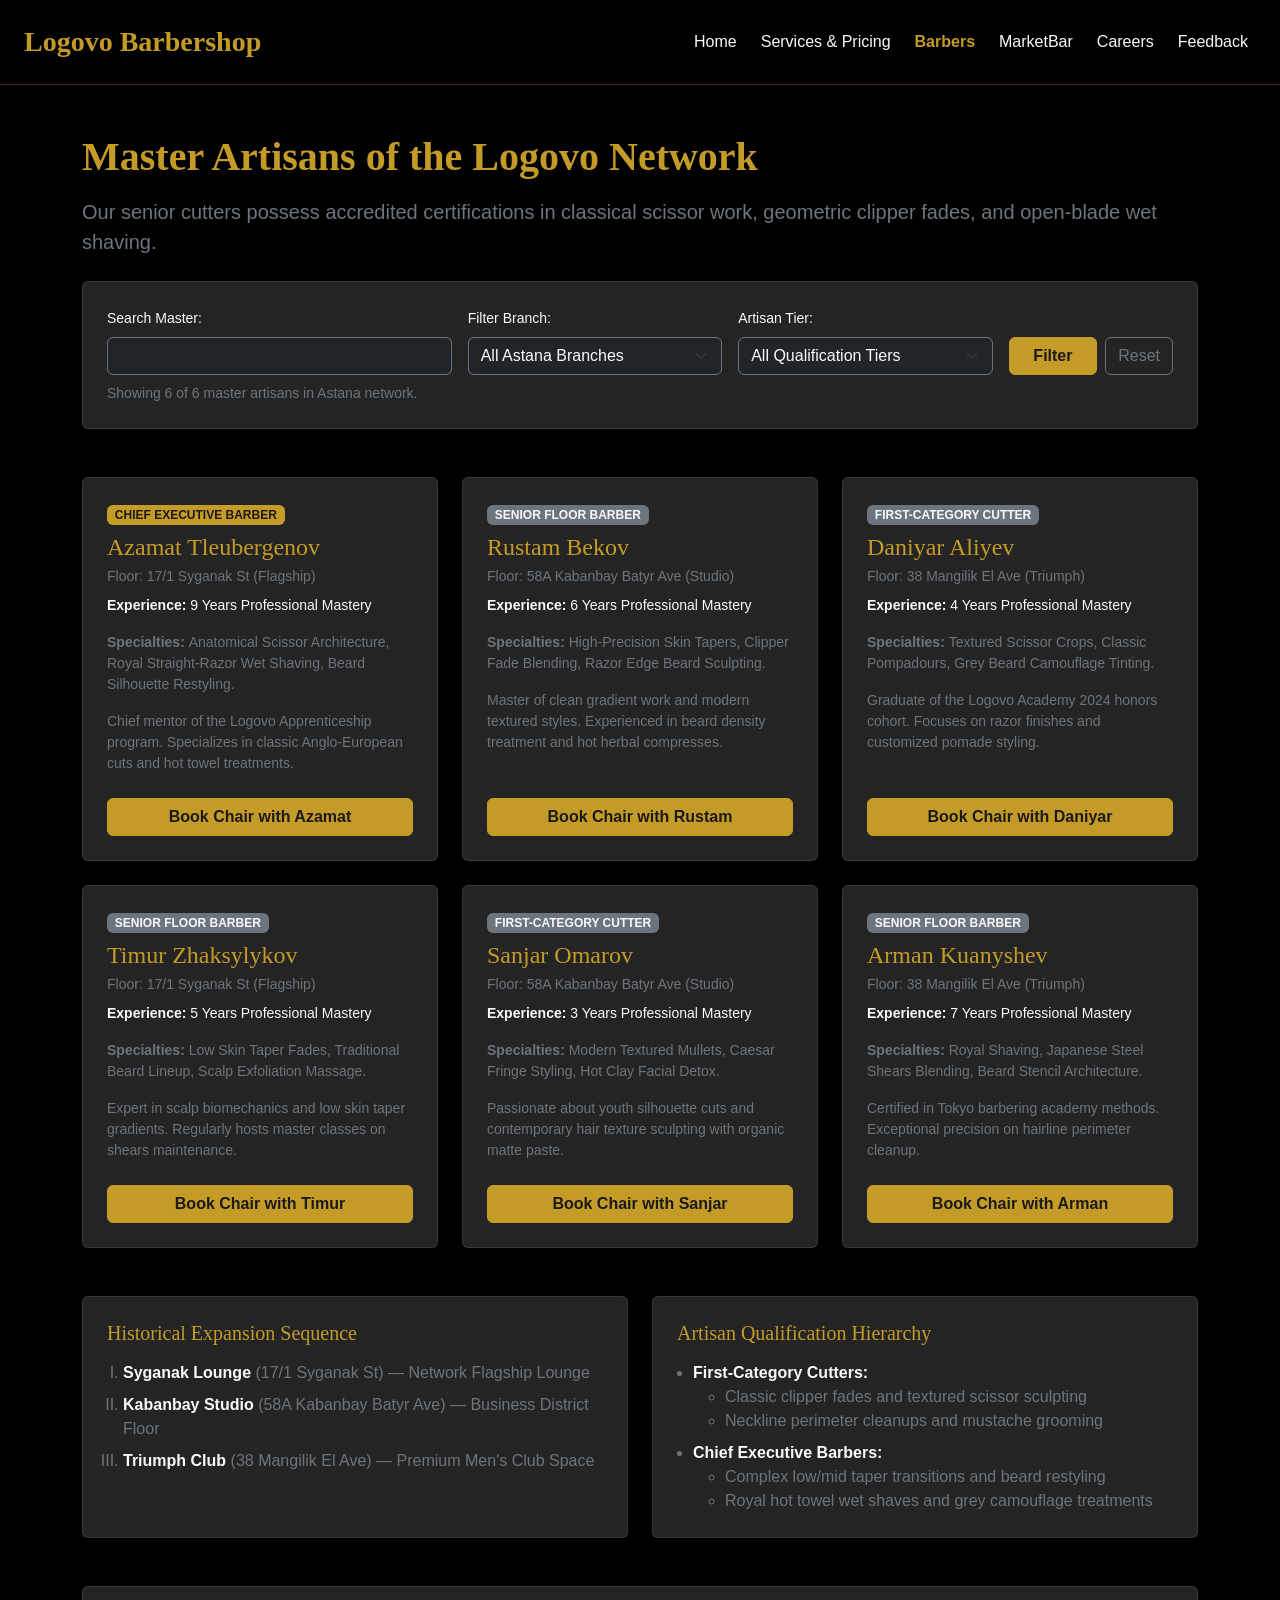
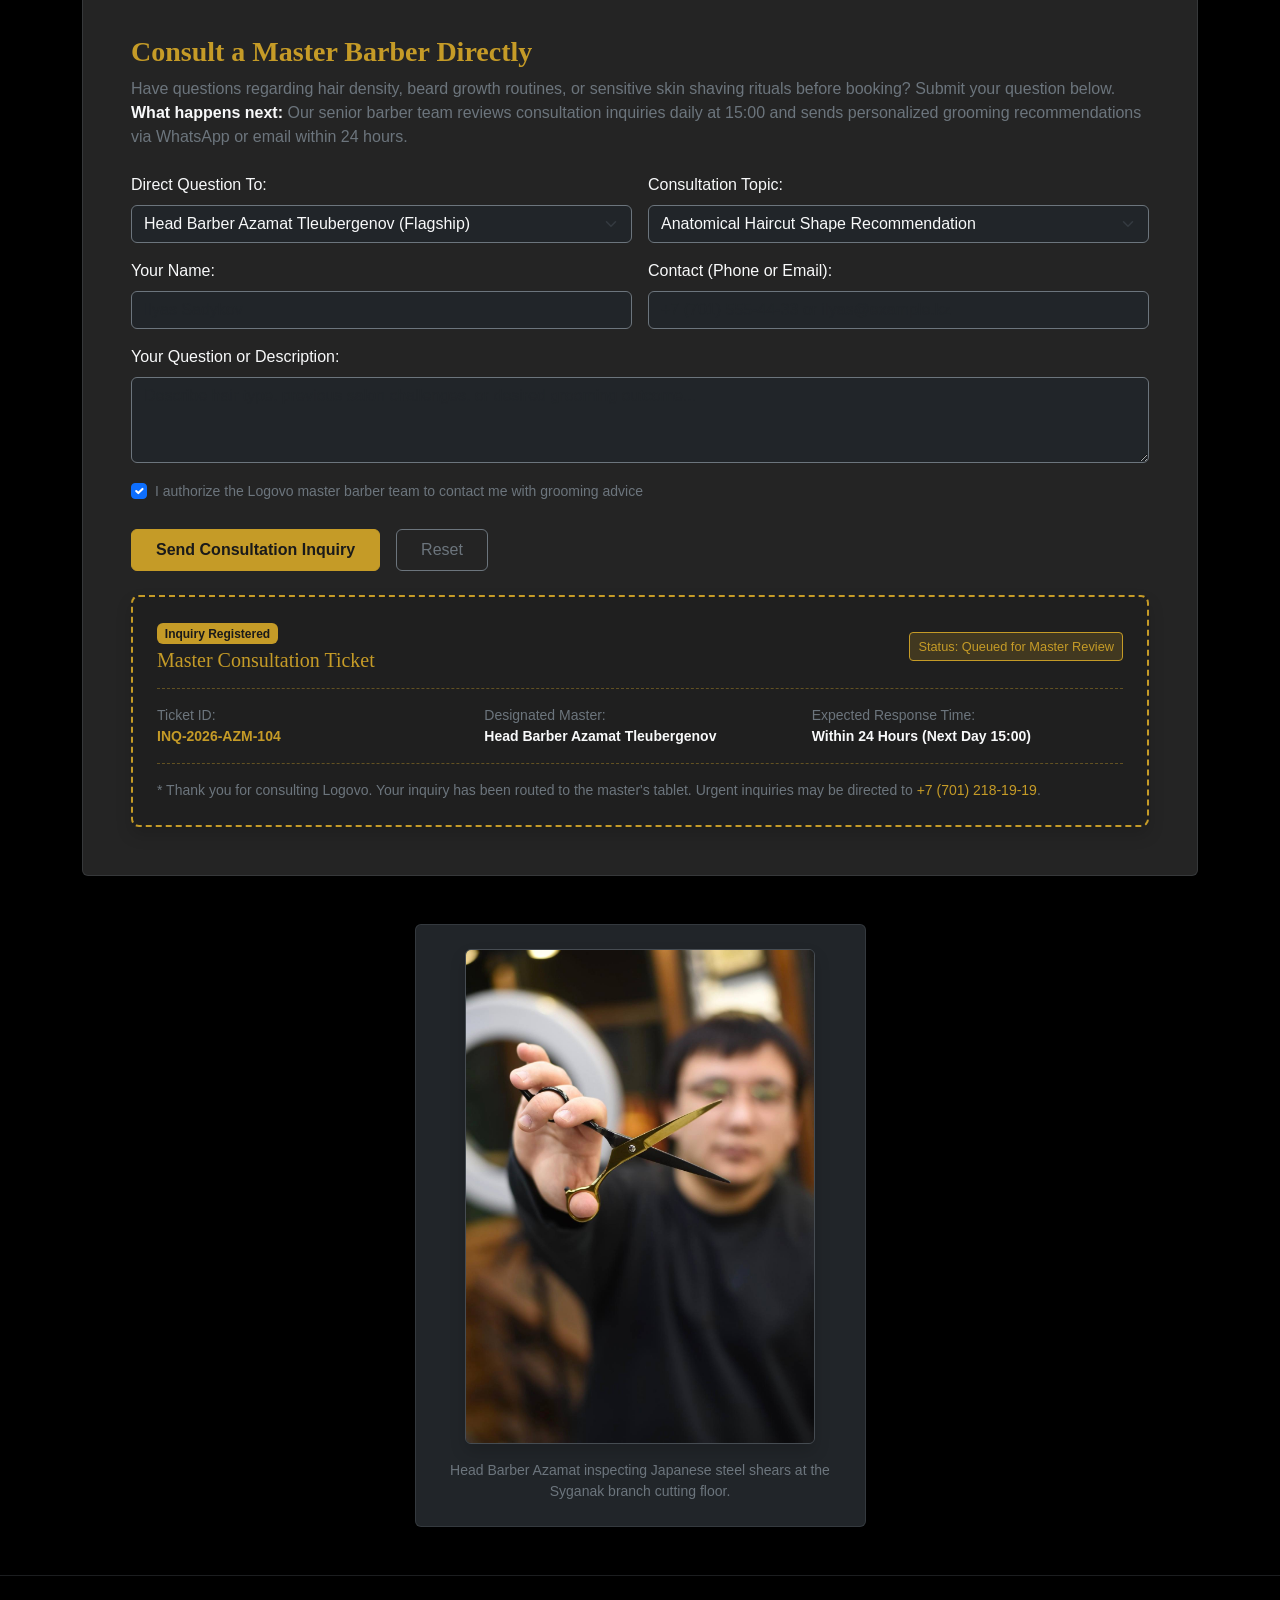
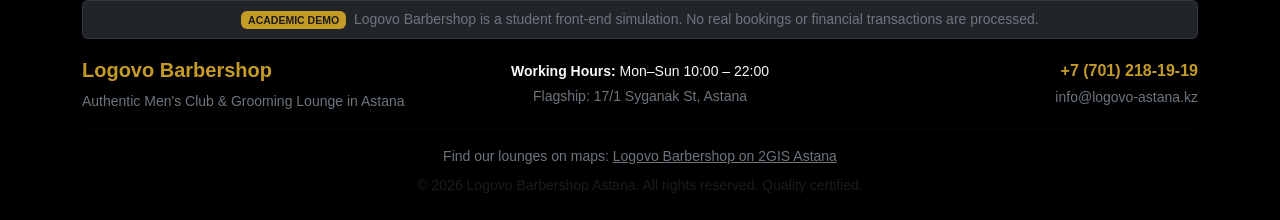
==== barbers.html @ 9eed47e2 "chore(cdn): link jQuery v3.7.1 from official CDN across all HTML documents" ====
<!DOCTYPE html>
<html lang="en">
<head>
    <meta charset="UTF-8">
    <meta name="viewport" content="width=device-width, initial-scale=1.0">
    <meta name="description" content="Master artisan roster, branch chronology, and direct consultation for Logovo Barbershop in Astana.">
    <title>Barbers & Masters — Logovo Barbershop Astana</title>
    
    <!-- Bootstrap v5.3.3 CSS via CDN -->
    <link href="https://cdn.jsdelivr.net/npm/bootstrap@5.3.3/dist/css/bootstrap.min.css" rel="stylesheet" integrity="sha384-QWTKZyjpPEjISv5WaRU9OFeRpok6YctnYmDr5pNlyT2bRjXh0JMhjY6hW+ALEwIH" crossorigin="anonymous">
    <!-- Brand correction and JavaScript freeze layer -->
    <link rel="stylesheet" href="css/custom.css">
</head>
<body class="bg-black text-light" id="page-barbers">

    <!-- Unified Site Header & Responsive Navigation -->
    <header class="border-bottom border-warning border-opacity-25 bg-black py-2 sticky-top" id="site-header">
        <nav class="navbar navbar-expand-lg navbar-dark bg-black" aria-label="Main site navigation">
            <div class="container-fluid px-3 px-md-4">
                <a class="navbar-brand fs-3 fw-bold text-gold" href="index.html" id="brand-link">Logovo Barbershop</a>
                
                <button class="navbar-toggler border-secondary" type="button" data-bs-toggle="collapse" data-bs-target="#navbar-main" aria-controls="navbar-main" aria-expanded="false" aria-label="Toggle navigation" id="navbar-toggle-btn">
                    <span class="navbar-toggler-icon"></span>
                </button>
                
                <div class="collapse navbar-collapse justify-content-end" id="navbar-main">
                    <ul class="navbar-nav gap-lg-2" id="navbar-nav-list">
                        <li class="nav-item"><a class="nav-link text-light" href="index.html" id="nav-link-home">Home</a></li>
                        <li class="nav-item"><a class="nav-link text-light" href="services.html" id="nav-link-services">Services & Pricing</a></li>
                        <li class="nav-item"><a class="nav-link active text-gold fw-semibold" aria-current="page" href="barbers.html" id="nav-link-barbers">Barbers</a></li>
                        <li class="nav-item"><a class="nav-link text-light" href="marketbar.html" id="nav-link-marketbar">MarketBar</a></li>
                        <li class="nav-item"><a class="nav-link text-light" href="careers.html" id="nav-link-careers">Careers</a></li>
                        <li class="nav-item"><a class="nav-link text-light" href="feedback.html" id="nav-link-feedback">Feedback</a></li>
                    </ul>
                </div>
            </div>
        </nav>
    </header>

    <!-- Main Content Container -->
    <main class="container my-5" id="main-content">

        <!-- Heading & Filter Controls -->
        <section class="mb-5" id="barbers-intro-section">
            <h1 class="display-6 fw-bold text-gold mb-3" id="barbers-title">Master Artisans of the Logovo Network</h1>
            <p class="lead text-secondary">
                Our senior cutters possess accredited certifications in classical scissor work, geometric clipper fades, and open-blade wet shaving.
            </p>

            <!-- Interactive Barber Search and Filter Area -->
            <div class="card card-dark p-3 p-md-4 my-4 shadow-sm border border-secondary border-opacity-25" id="barbers-filter-card">
                <div class="row g-3 align-items-end">
                    <div class="col-12 col-md-4">
                        <label for="barber-search-input" class="form-label text-light small">Search Master:</label>
                        <input type="text" id="barber-search-input" class="form-control bg-dark text-light border-secondary" placeholder="Search by master name or specialty...">
                    </div>
                    <div class="col-12 col-md-3">
                        <label for="barber-filter-branch" class="form-label text-light small">Filter Branch:</label>
                        <select id="barber-filter-branch" class="form-select bg-dark text-light border-secondary">
                            <option value="all" selected>All Astana Branches</option>
                            <option value="syganak">Syganak Flagship (17/1 Syganak St)</option>
                            <option value="kabanbay">Kabanbay Studio (58A Kabanbay Batyr Ave)</option>
                            <option value="triumph">Triumph Club (38 Mangilik El Ave)</option>
                        </select>
                    </div>
                    <div class="col-12 col-md-3">
                        <label for="barber-filter-tier" class="form-label text-light small">Artisan Tier:</label>
                        <select id="barber-filter-tier" class="form-select bg-dark text-light border-secondary">
                            <option value="all" selected>All Qualification Tiers</option>
                            <option value="chief">Chief Executive Barber</option>
                            <option value="senior">Senior Floor Barber</option>
                            <option value="first">First-Category Cutter</option>
                        </select>
                    </div>
                    <div class="col-12 col-md-2 d-flex gap-2">
                        <button type="button" class="btn btn-gold w-100" id="barber-filter-btn">Filter</button>
                        <button type="button" class="btn btn-outline-secondary" id="barber-reset-btn">Reset</button>
                    </div>
                </div>
            </div>

            <!-- Master Barber Profiles Deck -->
            <div class="row g-4 my-3" id="barbers-roster-container">
                <!-- Master 1: Azamat -->
                <div class="col-12 col-md-6 col-lg-4" id="barber-azamat">
                    <div class="card card-dark h-100 p-4 border border-secondary border-opacity-25 shadow-sm d-flex flex-column justify-content-between">
                        <div>
                            <span class="badge bg-gold mb-2 text-uppercase fw-bold" id="badge-azamat">Chief Executive Barber</span>
                            <h2 class="h4 text-gold mb-1" id="name-azamat">Azamat Tleubergenov</h2>
                            <p class="text-secondary small mb-2">Flagship Floor: 17/1 Syganak St</p>
                            <p class="text-light small mb-3"><strong>Experience:</strong> 9 Years Accredited Mastery</p>
                            <p class="text-secondary small mb-3">
                                <strong>Specialties:</strong> Anatomical Scissor Architecture, Royal Straight-Razor Wet Shaving, Beard Silhouette Restyling.
                            </p>
                            <p class="text-secondary small mb-0">
                                Chief mentor of the Logovo Apprenticeship program. Specializes in classic Anglo-European cuts and hot towel treatments.
                            </p>
                        </div>
                        <div class="mt-4">
                            <a href="services.html#booking-section" class="btn btn-gold w-100" id="btn-book-azamat">Book Chair with Azamat</a>
                        </div>
                    </div>
                </div>

                <!-- Master 2: Rustam -->
                <div class="col-12 col-md-6 col-lg-4" id="barber-rustam">
                    <div class="card card-dark h-100 p-4 border border-secondary border-opacity-25 shadow-sm d-flex flex-column justify-content-between">
                        <div>
                            <span class="badge bg-secondary mb-2 text-uppercase fw-bold text-light" id="badge-rustam">Senior Floor Barber</span>
                            <h2 class="h4 text-gold mb-1" id="name-rustam">Rustam Bekov</h2>
                            <p class="text-secondary small mb-2">Studio Floor: 58A Kabanbay Batyr Ave</p>
                            <p class="text-light small mb-3"><strong>Experience:</strong> 6 Years Professional Practice</p>
                            <p class="text-secondary small mb-3">
                                <strong>Specialties:</strong> High-Precision Skin Tapers, Clipper Fade Blending, Razor Edge Beard Sculpting.
                            </p>
                            <p class="text-secondary small mb-0">
                                Master of clean gradient work and modern textured styles. Experienced in beard density treatment and hot herbal compresses.
                            </p>
                        </div>
                        <div class="mt-4">
                            <a href="services.html#booking-section" class="btn btn-gold w-100" id="btn-book-rustam">Book Chair with Rustam</a>
                        </div>
                    </div>
                </div>

                <!-- Master 3: Daniyar -->
                <div class="col-12 col-md-6 col-lg-4" id="barber-daniyar">
                    <div class="card card-dark h-100 p-4 border border-secondary border-opacity-25 shadow-sm d-flex flex-column justify-content-between">
                        <div>
                            <span class="badge bg-secondary mb-2 text-uppercase fw-bold text-light" id="badge-daniyar">First-Category Cutter</span>
                            <h2 class="h4 text-gold mb-1" id="name-daniyar">Daniyar Aliyev</h2>
                            <p class="text-secondary small mb-2">Club Floor: 38 Mangilik El Ave</p>
                            <p class="text-light small mb-3"><strong>Experience:</strong> 4 Years Certified Practice</p>
                            <p class="text-secondary small mb-3">
                                <strong>Specialties:</strong> Textured Scissor Crops, Classic Pompadours, Grey Beard Camouflage Tinting.
                            </p>
                            <p class="text-secondary small mb-0">
                                Graduate of the Logovo Academy 2024 honors cohort. Focuses on razor finishes and customized pomade styling.
                            </p>
                        </div>
                        <div class="mt-4">
                            <a href="services.html#booking-section" class="btn btn-gold w-100" id="btn-book-daniyar">Book Chair with Daniyar</a>
                        </div>
                    </div>
                </div>
            </div>

            <!-- Qualification Hierarchy & Expansion Details -->
            <div class="row g-4 my-4">
                <div class="col-12 col-md-6">
                    <div class="card card-dark p-4 h-100 shadow border border-secondary border-opacity-25" id="card-expansion-sequence">
                        <h2 class="h5 text-gold mb-3">Historical Expansion Sequence</h2>
                        <ol type="I" class="text-secondary ps-3 mb-0">
                            <li class="mb-2"><strong class="text-light">Syganak Lounge</strong> (17/1 Syganak St) — Network Flagship Lounge</li>
                            <li class="mb-2"><strong class="text-light">Kabanbay Studio</strong> (58A Kabanbay Batyr Ave) — Business District Floor</li>
                            <li><strong class="text-light">Triumph Club</strong> (38 Mangilik El Ave) — Premium Men's Club Space</li>
                        </ol>
                    </div>
                </div>

                <div class="col-12 col-md-6">
                    <div class="card card-dark p-4 h-100 shadow border border-secondary border-opacity-25" id="card-qualification-hierarchy">
                        <h2 class="h5 text-gold mb-3">Artisan Qualification Hierarchy</h2>
                        <ul class="text-secondary ps-3 mb-0">
                            <li class="mb-2">
                                <strong class="text-light">First-Category Cutters:</strong>
                                <ul>
                                    <li>Classic clipper fades and textured scissor sculpting</li>
                                    <li>Neckline perimeter cleanups and mustache grooming</li>
                                </ul>
                            </li>
                            <li>
                                <strong class="text-light">Chief Executive Barbers:</strong>
                                <ul>
                                    <li>Complex low/mid taper transitions and beard restyling</li>
                                    <li>Royal hot towel wet shaves and grey camouflage treatments</li>
                                </ul>
                            </li>
                        </ul>
                    </div>
                </div>
            </div>
        </section>

        <!-- Direct Master Consultation / Question Form Section -->
        <section class="card card-dark p-4 p-md-5 shadow border border-secondary border-opacity-25 my-5" id="barber-inquiry-section">
            <h2 class="h3 fw-bold text-gold mb-2" id="inquiry-heading">Consult a Master Barber Directly</h2>
            <p class="text-secondary mb-4" id="inquiry-instruction">
                Have questions regarding hair density, beard growth routines, or sensitive skin shaving rituals before booking? Submit your question below. 
                <strong class="text-light">What happens next:</strong> Our senior barber team reviews consultation inquiries daily at 15:00 and sends personalized grooming recommendations via WhatsApp or email within 24 hours.
            </p>

            <form action="barbers.html#inquiry-confirmation-wrapper" method="post" id="form-barber-inquiry">
                <div class="row g-3">
                    <div class="col-12 col-md-6">
                        <label for="inquiry-barber-select" class="form-label text-light">Direct Question To:</label>
                        <select id="inquiry-barber-select" name="inquiry_barber" class="form-select bg-dark text-light border-secondary" required>
                            <option value="">-- Choose Master Barber --</option>
                            <option value="azamat" selected>Head Barber Azamat Tleubergenov (Flagship)</option>
                            <option value="rustam">Senior Barber Rustam Bekov (Kabanbay)</option>
                            <option value="daniyar">First-Category Cutter Daniyar Aliyev (Triumph)</option>
                        </select>
                    </div>

                    <div class="col-12 col-md-6">
                        <label for="inquiry-topic-select" class="form-label text-light">Consultation Topic:</label>
                        <select id="inquiry-topic-select" name="inquiry_topic" class="form-select bg-dark text-light border-secondary" required>
                            <option value="">-- Choose Consultation Topic --</option>
                            <option value="haircut" selected>Anatomical Haircut Shape Recommendation</option>
                            <option value="beard">Beard Sculpting & Conditioning Oils Routine</option>
                            <option value="shave">Straight-Razor Wet Shaving for Sensitive Skin</option>
                            <option value="styling">Product Selection (Pomade vs Clay vs Matte Paste)</option>
                        </select>
                    </div>

                    <div class="col-12 col-md-6">
                        <label for="inquiry-name-input" class="form-label text-light">Your Name:</label>
                        <input type="text" id="inquiry-name-input" name="inquiry_name" class="form-control bg-dark text-light border-secondary" placeholder="Ilyas Sadykov" required>
                    </div>

                    <div class="col-12 col-md-6">
                        <label for="inquiry-contact-input" class="form-label text-light">Contact (Phone or Email):</label>
                        <input type="text" id="inquiry-contact-input" name="inquiry_contact" class="form-control bg-dark text-light border-secondary" placeholder="+7 (701) 555-44-33 or ilyas@example.kz" required>
                    </div>

                    <div class="col-12">
                        <label for="inquiry-text-input" class="form-label text-light">Your Question or Description:</label>
                        <textarea id="inquiry-text-input" name="inquiry_text" class="form-control bg-dark text-light border-secondary" rows="3" placeholder="Describe hair type, previous salon challenges, or desired grooming outcome..." required></textarea>
                    </div>

                    <div class="col-12">
                        <div class="form-check">
                            <input class="form-check-input" type="checkbox" id="inquiry-agree-check" name="inquiry_agree" required checked>
                            <label class="form-check-label text-secondary small" for="inquiry-agree-check">
                                I authorize the Logovo master barber team to contact me with grooming advice
                            </label>
                        </div>
                    </div>
                </div>

                <div class="d-flex flex-wrap gap-3 mt-4" id="inquiry-buttons-container">
                    <button type="submit" class="btn btn-gold px-4 py-2" id="inquiry-submit-btn">Send Consultation Inquiry</button>
                    <button type="reset" class="btn btn-outline-secondary px-4 py-2" id="inquiry-reset-btn">Reset</button>
                </div>
            </form>

            <!-- Error message container for JS -->
            <div id="inquiry-error-container" class="alert-error-box is-hidden mt-3" role="alert"></div>

            <!-- Visible Confirmation Voucher Area -->
            <div id="inquiry-confirmation-wrapper" class="mt-4">
                <div class="confirmation-voucher shadow" id="inquiry-confirmation-card">
                    <div class="d-flex flex-column flex-sm-row justify-content-between align-items-sm-center mb-3">
                        <div>
                            <span class="badge bg-gold mb-1">Inquiry Registered</span>
                            <h3 class="h5 text-gold mb-0">Master Consultation Ticket</h3>
                        </div>
                        <span class="status-badge-pending mt-2 mt-sm-0" id="inquiry-status-badge">Status: Queued for Master Review</span>
                    </div>

                    <div class="voucher-divider"></div>

                    <div class="row g-3 small">
                        <div class="col-12 col-md-4">
                            <span class="text-secondary d-block">Ticket ID:</span>
                            <strong class="text-gold" id="inquiry-ticket-code">INQ-2026-AZM-104</strong>
                        </div>
                        <div class="col-12 col-md-4">
                            <span class="text-secondary d-block">Designated Master:</span>
                            <strong class="text-light" id="inquiry-voucher-barber">Head Barber Azamat Tleubergenov</strong>
                        </div>
                        <div class="col-12 col-md-4">
                            <span class="text-secondary d-block">Expected Response Time:</span>
                            <strong class="text-light" id="inquiry-voucher-timing">Within 24 Hours (Next Day 15:00)</strong>
                        </div>
                    </div>

                    <div class="voucher-divider"></div>

                    <p class="mb-0 text-secondary small" id="inquiry-voucher-notice">
                        * Thank you for consulting Logovo. Your inquiry has been routed to the master's tablet. Urgent inquiries may be directed to <a href="tel:+77012181919" class="text-gold text-decoration-none">+7 (701) 218-19-19</a>.
                    </p>
                </div>
            </div>
        </section>

        <!-- Figure Image of Master at Work -->
        <div class="row justify-content-center my-4">
            <div class="col-12 col-md-8 col-lg-6 col-xl-5">
                <figure class="p-3 p-md-4 rounded bg-dark border border-secondary border-opacity-25 text-center mb-0" id="barber-figure">
                    <img src="images/photo3.jpg" alt="Head barber sanitizing precision tools" class="img-fluid rounded shadow mb-3 border border-secondary border-opacity-50" id="barber-figure-image" style="max-height: 55vh; width: auto; max-width: 100%; object-fit: contain;">
                    <figcaption class="text-secondary small" id="barber-figure-caption">Head Barber Azamat inspecting Japanese steel shears at the Syganak branch cutting floor.</figcaption>
                </figure>
            </div>
        </div>
    </main>

    <!-- Unified Site Footer -->
    <footer class="bg-black text-secondary py-4 border-top border-secondary border-opacity-25 text-center" id="site-footer">
        <div class="container">
            <div class="row g-3 text-center text-md-start mb-3 align-items-center">
                <div class="col-12 col-md-4">
                    <span class="fs-5 fw-bold text-gold d-block mb-1">Logovo Barbershop</span>
                    <small class="text-secondary">Authentic Men's Club & Grooming Lounge in Astana</small>
                </div>
                <div class="col-12 col-md-4 text-center">
                    <span class="d-block text-light small mb-1"><strong>Working Hours:</strong> Mon–Sun 10:00 – 22:00</span>
                    <span class="d-block small text-secondary">Flagship: 17/1 Syganak St, Astana</span>
                </div>
                <div class="col-12 col-md-4 text-center text-md-end">
                    <a href="tel:+77012181919" class="text-gold text-decoration-none fw-bold d-block mb-1" id="footer-phone-link">+7 (701) 218-19-19</a>
                    <a href="mailto:info@logovo-astana.kz" class="text-secondary small text-decoration-none d-block" id="footer-email-link">info@logovo-astana.kz</a>
                </div>
            </div>
            <hr class="border-secondary border-opacity-25 my-3">
            <p class="mb-2 text-secondary small">Find our lounges on maps: <a href="https://2gis.kz" target="_blank" rel="noopener noreferrer" class="text-secondary text-decoration-underline" id="footer-2gis-link">Logovo Barbershop on 2GIS Astana</a></p>
            <p class="small text-muted mb-0" id="footer-copyright">© 2026 Logovo Barbershop Astana. All rights reserved. Quality certified.</p>
        </div>
    </footer>

    <!-- jQuery v3.7.1 CDN -->
    <script src="https://code.jquery.com/jquery-3.7.1.min.js" integrity="sha256-/JqT3SQfawRcv/BIHPThkBvs0OEvtFFmqPF/lYI/Cxo=" crossorigin="anonymous"></script>
    <!-- Bootstrap v5.3.3 JS Bundle CDN -->
    <script src="https://cdn.jsdelivr.net/npm/bootstrap@5.3.3/dist/js/bootstrap.bundle.min.js" integrity="sha384-YvpcrYf0tY3lHB60NNkmXc5s9b8A0KBhlZJ19bTFm-cAG3blBRBfQ7HXhRkpYkJC" crossorigin="anonymous"></script>
    <!-- Logovo Barbershop Shared Logic & Page Logic -->
    <script src="js/main.js" defer></script>
    <script src="js/barbers.js" defer></script>
</body>
</html>
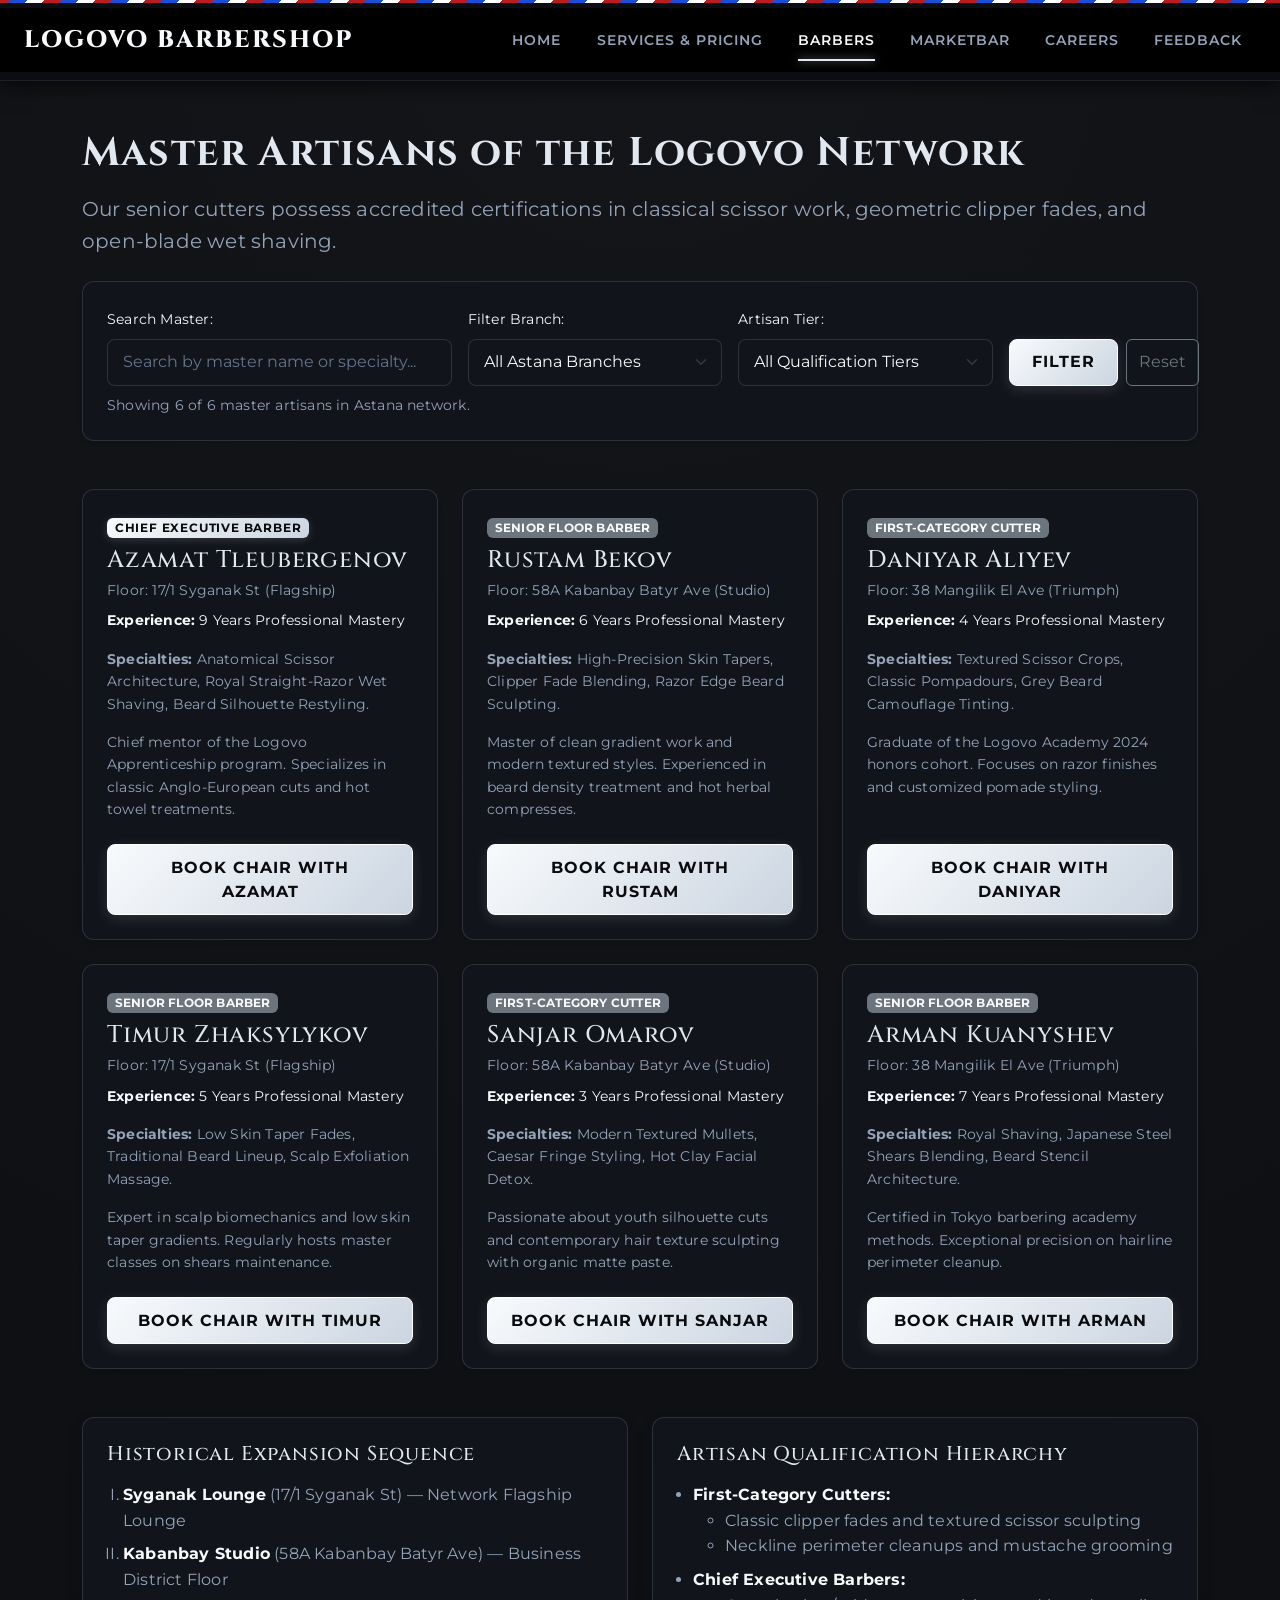
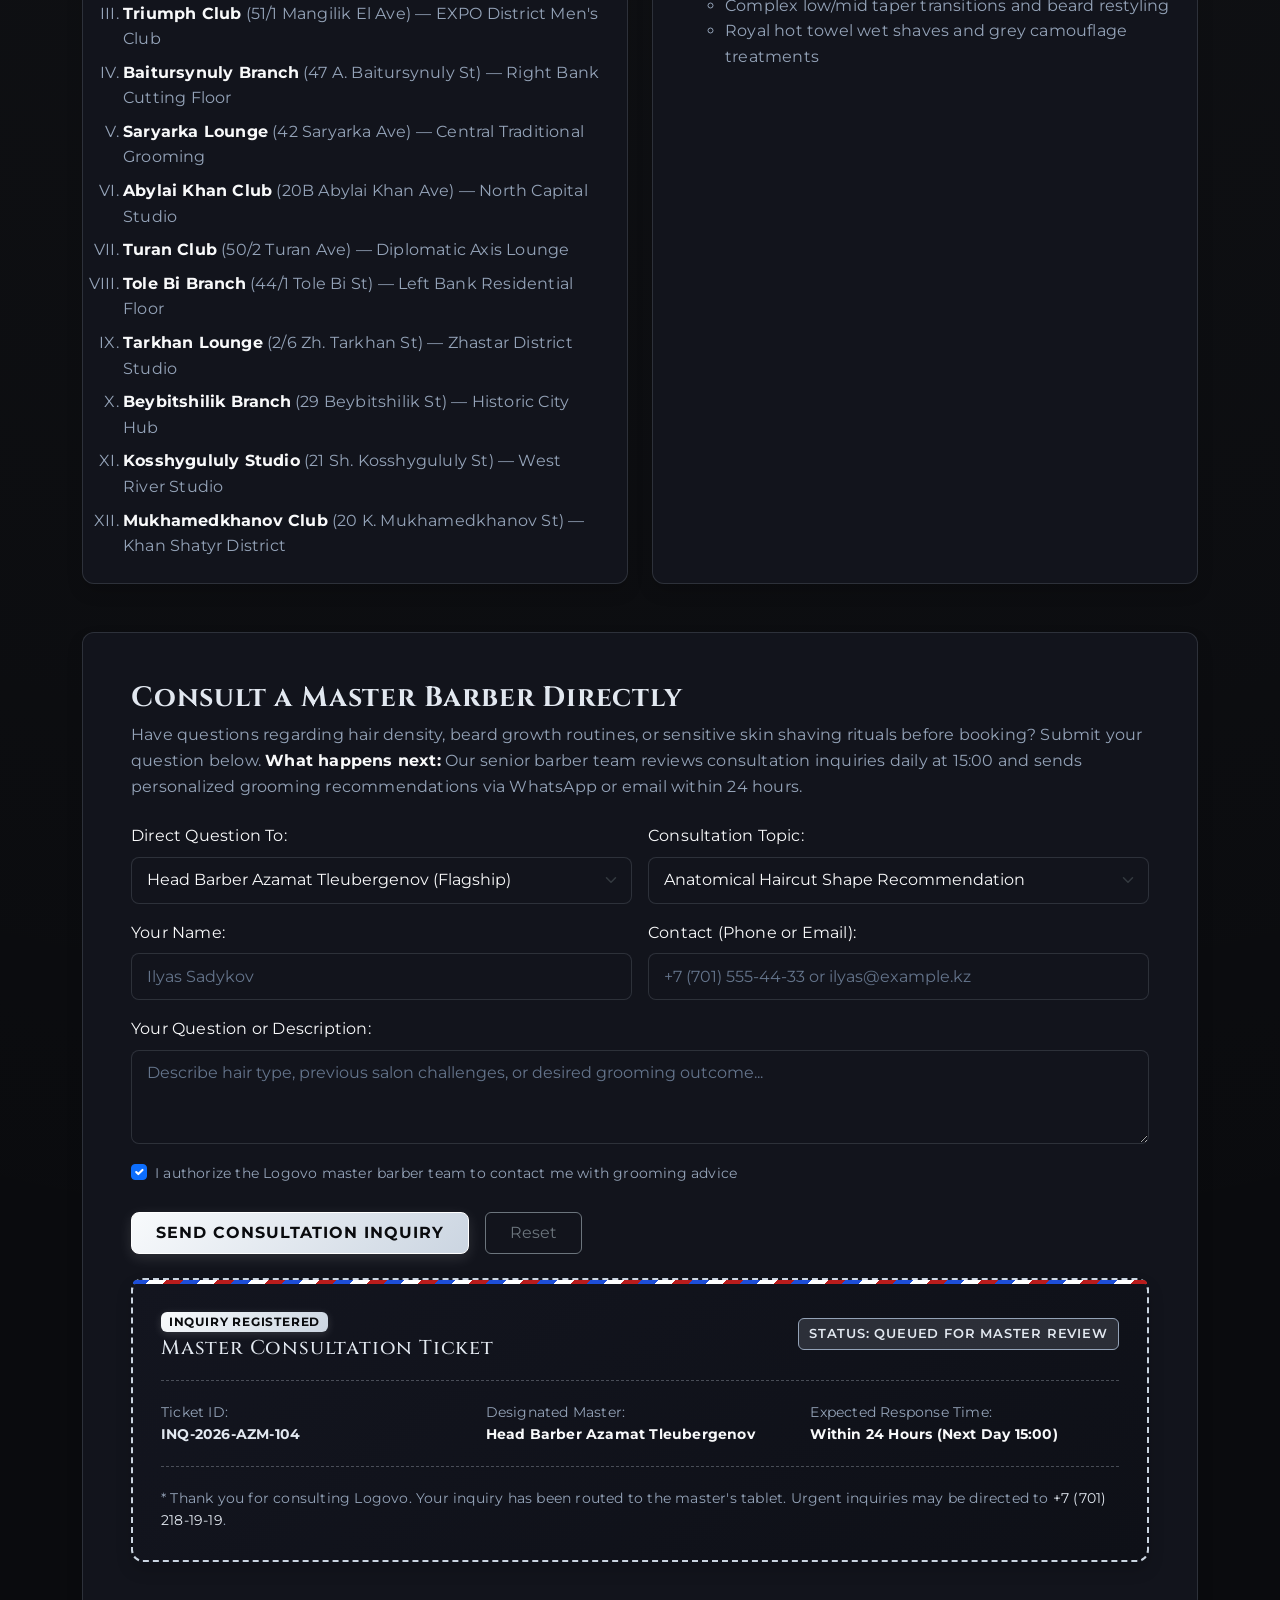
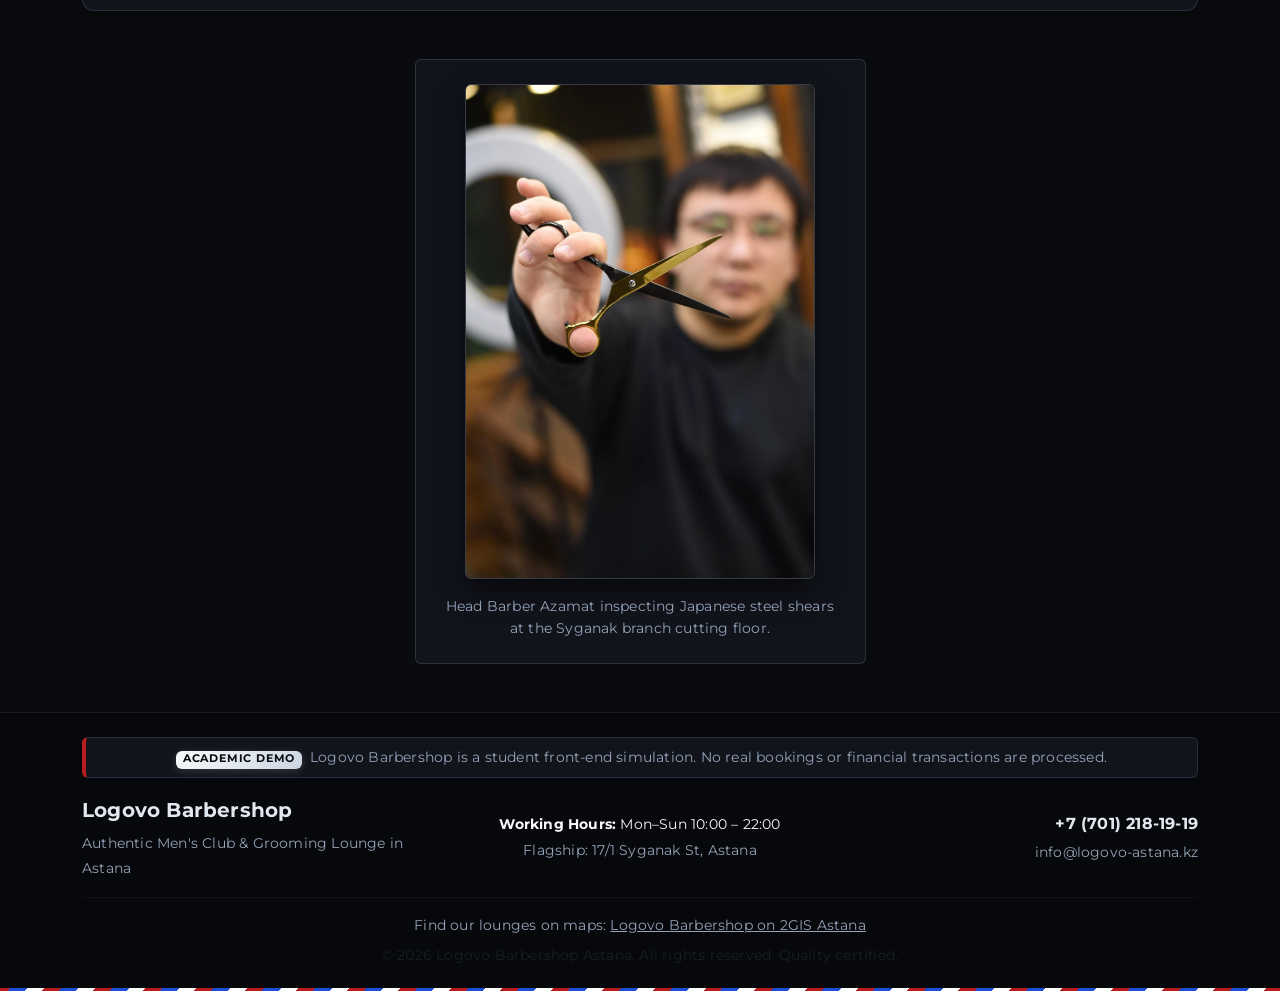
==== commit e3645ac9: "feat(design): restore brutal razor steel and classic barber pole theme with Cinzel typography" ====
--- a/barbers.html
+++ b/barbers.html
@@ -6,6 +6,10 @@
     <meta name="description" content="Master artisan roster, branch chronology, and direct consultation for Logovo Barbershop in Astana.">
     <title>Barbers & Masters — Logovo Barbershop Astana</title>
     
+    <!-- Google Fonts: Cinzel & Montserrat -->
+    <link rel="preconnect" href="https://fonts.googleapis.com">
+    <link rel="preconnect" href="https://fonts.gstatic.com" crossorigin>
+    <link href="https://fonts.googleapis.com/css2?family=Cinzel:wght@500;600;700;800;900&family=Montserrat:wght@300;400;500;600;700;800&display=swap" rel="stylesheet">
     <!-- Bootstrap v5.3.3 CSS via CDN -->
     <link href="https://cdn.jsdelivr.net/npm/bootstrap@5.3.3/dist/css/bootstrap.min.css" rel="stylesheet" integrity="sha384-QWTKZyjpPEjISv5WaRU9OFeRpok6YctnYmDr5pNlyT2bRjXh0JMhjY6hW+ALEwIH" crossorigin="anonymous">
     <!-- Brand correction and JavaScript freeze layer -->
@@ -60,7 +64,16 @@
                             <option value="all" selected>All Astana Branches</option>
                             <option value="syganak">Syganak Flagship (17/1 Syganak St)</option>
                             <option value="kabanbay">Kabanbay Studio (58A Kabanbay Batyr Ave)</option>
-                            <option value="triumph">Triumph Club (38 Mangilik El Ave)</option>
+                            <option value="triumph">Triumph Club (51/1 Mangilik El Ave)</option>
+                            <option value="baitursynuly">Baitursynuly Branch (47 A. Baitursynuly St)</option>
+                            <option value="saryarka">Saryarka Lounge (42 Saryarka Ave)</option>
+                            <option value="abay">Abylai Khan Branch (20B Abylai Khan Ave)</option>
+                            <option value="turan">Turan Club (50/2 Turan Ave)</option>
+                            <option value="tolebi">Tole Bi Branch (44/1 Tole Bi St)</option>
+                            <option value="tarkhan">Tarkhan Lounge (2/6 Zh. Tarkhan St)</option>
+                            <option value="beybitshilik">Beybitshilik Branch (29 Beybitshilik St)</option>
+                            <option value="kosshygululy">Kosshygululy Studio (21 Sh. Kosshygululy St)</option>
+                            <option value="mukhamedkhanov">Mukhamedkhanov Club (20 K. Mukhamedkhanov St)</option>
                         </select>
                     </div>
                     <div class="col-12 col-md-3">
@@ -153,7 +166,16 @@
                         <ol type="I" class="text-secondary ps-3 mb-0">
                             <li class="mb-2"><strong class="text-light">Syganak Lounge</strong> (17/1 Syganak St) — Network Flagship Lounge</li>
                             <li class="mb-2"><strong class="text-light">Kabanbay Studio</strong> (58A Kabanbay Batyr Ave) — Business District Floor</li>
-                            <li><strong class="text-light">Triumph Club</strong> (38 Mangilik El Ave) — Premium Men's Club Space</li>
+                            <li class="mb-2"><strong class="text-light">Triumph Club</strong> (51/1 Mangilik El Ave) — EXPO District Men's Club</li>
+                            <li class="mb-2"><strong class="text-light">Baitursynuly Branch</strong> (47 A. Baitursynuly St) — Right Bank Cutting Floor</li>
+                            <li class="mb-2"><strong class="text-light">Saryarka Lounge</strong> (42 Saryarka Ave) — Central Traditional Grooming</li>
+                            <li class="mb-2"><strong class="text-light">Abylai Khan Club</strong> (20B Abylai Khan Ave) — North Capital Studio</li>
+                            <li class="mb-2"><strong class="text-light">Turan Club</strong> (50/2 Turan Ave) — Diplomatic Axis Lounge</li>
+                            <li class="mb-2"><strong class="text-light">Tole Bi Branch</strong> (44/1 Tole Bi St) — Left Bank Residential Floor</li>
+                            <li class="mb-2"><strong class="text-light">Tarkhan Lounge</strong> (2/6 Zh. Tarkhan St) — Zhastar District Studio</li>
+                            <li class="mb-2"><strong class="text-light">Beybitshilik Branch</strong> (29 Beybitshilik St) — Historic City Hub</li>
+                            <li class="mb-2"><strong class="text-light">Kosshygululy Studio</strong> (21 Sh. Kosshygululy St) — West River Studio</li>
+                            <li><strong class="text-light">Mukhamedkhanov Club</strong> (20 K. Mukhamedkhanov St) — Khan Shatyr District</li>
                         </ol>
                     </div>
                 </div>
--- a/css/custom.css
+++ b/css/custom.css
@@ -0,0 +1,575 @@
+/* Logovo Barbershop Astana — Master Custom Stylesheet */
+/* Theme: Brutal Razor Steel Monolith & Classic Barber Pole */
+/* Typography: Cinzel (Headings & Brand) + Montserrat (Body & UI) */
+
+/* ==========================================================================
+   1. Google Fonts & CSS Custom Properties (Theme Tokens)
+   ========================================================================== */
+@import url('https://fonts.googleapis.com/css2?family=Cinzel:wght@500;600;700;800;900&family=Montserrat:wght@300;400;500;600;700;800&display=swap');
+
+:root {
+    /* Razor Steel & Monolith Palette */
+    --color-bg-base: #0a0b0e;
+    --color-bg-surface: #12141c;
+    --color-bg-elevated: #181b26;
+    --color-bg-input: #0e1017;
+    
+    --color-steel-100: #f8fafc;
+    --color-steel-200: #f1f5f9;
+    --color-steel-300: #e2e8f0;
+    --color-steel-400: #cbd5e1;
+    --color-steel-500: #94a3b8;
+    --color-steel-600: #64748b;
+    --color-steel-700: #334155;
+    
+    /* Classic Barber Pole Accents */
+    --color-pole-red: #b91c1c;
+    --color-pole-white: #ffffff;
+    --color-pole-blue: #1d4ed8;
+    --barber-pole-stripe: repeating-linear-gradient(
+        -45deg,
+        #b91c1c,
+        #b91c1c 12px,
+        #ffffff 12px,
+        #ffffff 24px,
+        #1d4ed8 24px,
+        #1d4ed8 36px
+    );
+    
+    /* Functional UI States */
+    --color-success: #10b981;
+    --color-success-bg: rgba(16, 185, 129, 0.12);
+    --color-error: #ef4444;
+    --color-error-bg: rgba(239, 68, 68, 0.12);
+}
+
+/* ==========================================================================
+   2. Global Typography & Base Body
+   ========================================================================== */
+body {
+    background-color: var(--color-bg-base) !important;
+    background-image: radial-gradient(circle at 50% 0%, rgba(203, 213, 225, 0.05) 0%, transparent 70%);
+    color: var(--color-steel-300);
+    font-family: 'Montserrat', -apple-system, BlinkMacSystemFont, 'Segoe UI', Roboto, sans-serif;
+    letter-spacing: 0.2px;
+    line-height: 1.6;
+    overflow-x: hidden;
+}
+
+body.bg-black {
+    background-color: var(--color-bg-base) !important;
+}
+
+.bg-dark {
+    background-color: var(--color-bg-surface) !important;
+}
+
+h1, h2, h3, h4, h5, h6, .navbar-brand {
+    font-family: 'Cinzel', 'Times New Roman', serif;
+    color: var(--color-steel-100);
+    letter-spacing: 0.8px;
+    font-weight: 700;
+}
+
+h1 {
+    letter-spacing: 1.2px;
+}
+
+p.lead {
+    color: var(--color-steel-200);
+    font-weight: 400;
+}
+
+.text-secondary {
+    color: var(--color-steel-500) !important;
+}
+
+.border-secondary,
+.border-warning {
+    border-color: rgba(203, 213, 225, 0.15) !important;
+}
+
+/* ==========================================================================
+   3. Brand Class Overrides (Razor Steel Integration)
+   ========================================================================== */
+.text-gold {
+    color: var(--color-steel-300) !important;
+}
+
+.bg-gold {
+    background: linear-gradient(135deg, var(--color-steel-100) 0%, var(--color-steel-400) 100%) !important;
+    color: var(--color-bg-base) !important;
+    font-family: 'Montserrat', sans-serif;
+    font-weight: 700;
+    letter-spacing: 0.8px;
+    text-transform: uppercase;
+    box-shadow: 0 2px 8px rgba(255, 255, 255, 0.15);
+}
+
+.border-gold {
+    border-color: var(--color-steel-400) !important;
+}
+
+/* ==========================================================================
+   4. Header & Navigation (Barber Pole Ribbon)
+   ========================================================================== */
+#site-header {
+    background-color: #0b0d13 !important;
+    border-bottom: 1px solid rgba(255, 255, 255, 0.08) !important;
+    box-shadow: 0 4px 20px rgba(0, 0, 0, 0.7);
+    position: relative;
+}
+
+#site-header::before {
+    content: '';
+    position: absolute;
+    top: 0;
+    left: 0;
+    right: 0;
+    height: 3px;
+    background: var(--barber-pole-stripe);
+    z-index: 1040;
+}
+
+.navbar-brand {
+    font-size: 1.5rem !important;
+    font-weight: 800 !important;
+    letter-spacing: 2px !important;
+    text-transform: uppercase;
+    color: var(--color-steel-100) !important;
+    transition: color 0.25s ease, text-shadow 0.25s ease;
+}
+
+.navbar-brand:hover {
+    color: #ffffff !important;
+    text-shadow: 0 0 10px rgba(255, 255, 255, 0.4);
+}
+
+.navbar-nav .nav-link {
+    font-family: 'Montserrat', sans-serif;
+    font-size: 0.88rem;
+    font-weight: 600;
+    letter-spacing: 1px;
+    text-transform: uppercase;
+    color: var(--color-steel-500) !important;
+    transition: color 0.2s ease, transform 0.2s ease;
+    padding: 0.5rem 0.85rem !important;
+    position: relative;
+}
+
+.navbar-nav .nav-link:hover {
+    color: var(--color-steel-100) !important;
+}
+
+.navbar-nav .nav-link.active {
+    color: var(--color-steel-100) !important;
+    font-weight: 700;
+}
+
+.navbar-nav .nav-link.active::after {
+    content: '';
+    position: absolute;
+    bottom: -2px;
+    left: 0.85rem;
+    right: 0.85rem;
+    height: 2px;
+    background: var(--color-steel-300);
+    box-shadow: 0 0 8px rgba(226, 232, 240, 0.6);
+}
+
+/* ==========================================================================
+   5. Buttons & Micro-Interactions (Razor Chrome)
+   ========================================================================== */
+.btn-gold {
+    background: linear-gradient(135deg, var(--color-steel-100) 0%, var(--color-steel-400) 100%);
+    border: 1px solid #ffffff;
+    color: var(--color-bg-base) !important;
+    font-family: 'Montserrat', sans-serif;
+    font-weight: 700;
+    letter-spacing: 1px;
+    text-transform: uppercase;
+    border-radius: 8px;
+    padding: 0.65rem 1.4rem;
+    box-shadow: 0 4px 14px rgba(255, 255, 255, 0.12);
+    transition: all 0.25s ease-in-out;
+}
+
+.btn-gold:hover, .btn-gold:focus {
+    background: linear-gradient(135deg, #ffffff 0%, var(--color-steel-300) 100%);
+    border-color: #ffffff;
+    color: #000000 !important;
+    box-shadow: 0 6px 20px rgba(255, 255, 255, 0.28);
+    transform: translateY(-2px);
+}
+
+.btn-gold:active {
+    transform: translateY(0);
+    background: var(--color-steel-400);
+}
+
+.btn-outline-gold {
+    border: 1.5px solid var(--color-steel-400);
+    color: var(--color-steel-200);
+    font-family: 'Montserrat', sans-serif;
+    font-weight: 600;
+    letter-spacing: 1px;
+    text-transform: uppercase;
+    border-radius: 8px;
+    padding: 0.65rem 1.4rem;
+    background-color: transparent;
+    transition: all 0.25s ease-in-out;
+}
+
+.btn-outline-gold:hover, .btn-outline-gold:focus {
+    background: linear-gradient(135deg, var(--color-steel-100) 0%, var(--color-steel-400) 100%);
+    border-color: #ffffff;
+    color: var(--color-bg-base) !important;
+    box-shadow: 0 4px 18px rgba(203, 213, 225, 0.25);
+    transform: translateY(-2px);
+}
+
+.btn-outline-gold:active {
+    transform: translateY(0);
+}
+
+.btn-secondary {
+    background-color: var(--color-bg-elevated);
+    border: 1px solid var(--color-steel-700);
+    color: var(--color-steel-400);
+    font-family: 'Montserrat', sans-serif;
+    font-weight: 600;
+    letter-spacing: 0.8px;
+    border-radius: 8px;
+    transition: all 0.2s ease-in-out;
+}
+
+.btn-secondary:hover, .btn-secondary:focus {
+    background-color: #232838;
+    border-color: var(--color-steel-500);
+    color: #ffffff;
+    transform: translateY(-2px);
+}
+
+.btn-floating-call {
+    position: fixed;
+    bottom: 25px;
+    right: 25px;
+    z-index: 1030;
+    border-radius: 50px;
+    box-shadow: 0 6px 20px rgba(185, 28, 28, 0.45);
+    transition: all 0.3s cubic-bezier(0.175, 0.885, 0.32, 1.275);
+}
+
+.btn-floating-call:hover {
+    transform: scale(1.1);
+    box-shadow: 0 10px 25px rgba(29, 78, 216, 0.55);
+}
+
+/* ==========================================================================
+   6. Sections, Cards & Atmospheric Vignettes
+   ========================================================================== */
+#hero-section {
+    background: linear-gradient(145deg, #13151f 0%, #0d0f16 100%) !important;
+    border: 1px solid rgba(203, 213, 225, 0.15) !important;
+    border-radius: 12px !important;
+    box-shadow: 0 20px 45px rgba(0, 0, 0, 0.6) !important;
+    position: relative;
+    overflow: hidden;
+}
+
+#quote-section {
+    background: linear-gradient(145deg, #141722 0%, #0e1017 100%) !important;
+    border-left: 4px solid var(--color-pole-red) !important;
+    border-top: 1px solid rgba(255, 255, 255, 0.06) !important;
+    border-right: 1px solid rgba(255, 255, 255, 0.06) !important;
+    border-bottom: 1px solid rgba(255, 255, 255, 0.06) !important;
+    border-radius: 10px !important;
+    box-shadow: 0 10px 30px rgba(0, 0, 0, 0.4) !important;
+}
+
+.card-dark {
+    background-color: var(--color-bg-surface);
+    border: 1px solid rgba(255, 255, 255, 0.08);
+    border-radius: 12px;
+    color: var(--color-steel-300);
+    box-shadow: 0 8px 24px rgba(0, 0, 0, 0.4);
+    transition: transform 0.25s ease, box-shadow 0.25s ease, border-color 0.25s ease;
+}
+
+.card-dark:hover {
+    border-color: rgba(203, 213, 225, 0.35);
+    box-shadow: 0 14px 35px rgba(0, 0, 0, 0.6), 0 0 15px rgba(203, 213, 225, 0.1);
+    transform: translateY(-3px);
+}
+
+.card-dark-highlight {
+    background: linear-gradient(145deg, #161a25 0%, #11141d 100%);
+    border: 1px solid var(--color-steel-400);
+    border-radius: 12px;
+    color: var(--color-steel-100);
+    box-shadow: 0 10px 30px rgba(0, 0, 0, 0.5), 0 0 18px rgba(203, 213, 225, 0.15);
+}
+
+/* Image styling */
+img.img-fluid.rounded,
+#hero-image {
+    border: 1px solid rgba(203, 213, 225, 0.2) !important;
+    box-shadow: 0 12px 30px rgba(0, 0, 0, 0.6) !important;
+    transition: transform 0.3s ease, box-shadow 0.3s ease;
+}
+
+img.img-fluid.rounded:hover,
+#hero-image:hover {
+    box-shadow: 0 16px 36px rgba(0, 0, 0, 0.8), 0 0 15px rgba(203, 213, 225, 0.15) !important;
+}
+
+#barber-figure-image {
+    max-height: 55vh;
+    width: auto;
+    max-width: 100%;
+    object-fit: contain;
+}
+
+/* ==========================================================================
+   7. Form Inputs & Controls (Matte Carbon Finish)
+   ========================================================================== */
+.form-control,
+.form-select {
+    background-color: var(--color-bg-input);
+    border: 1px solid var(--color-steel-700);
+    color: var(--color-steel-200);
+    border-radius: 8px;
+    padding: 0.65rem 0.95rem;
+    font-family: 'Montserrat', sans-serif;
+    transition: border-color 0.2s ease, box-shadow 0.2s ease, background-color 0.2s ease;
+}
+
+.form-control:focus,
+.form-select:focus {
+    border-color: var(--color-steel-400);
+    box-shadow: 0 0 0 0.25rem rgba(203, 213, 225, 0.2);
+    background-color: #141724;
+    color: #ffffff;
+}
+
+.form-control::placeholder {
+    color: var(--color-steel-600);
+}
+
+/* ==========================================================================
+   8. Tables (Razor Steel Grid)
+   ========================================================================== */
+.table-dark {
+    --bs-table-bg: var(--color-bg-surface);
+    --bs-table-striped-bg: #161924;
+    --bs-table-hover-bg: #1f2434;
+    border-color: rgba(255, 255, 255, 0.08);
+    border-radius: 10px;
+    overflow: hidden;
+}
+
+.table-dark th {
+    font-family: 'Cinzel', serif;
+    letter-spacing: 1px;
+    text-transform: uppercase;
+    color: var(--color-steel-100);
+    border-bottom: 2px solid var(--color-steel-400);
+    padding: 1rem 0.75rem;
+}
+
+.table-dark td {
+    padding: 0.9rem 0.75rem;
+    vertical-align: middle;
+}
+
+/* ==========================================================================
+   9. Confirmation Voucher & Barbershop Ticket Components
+   ========================================================================== */
+.confirmation-voucher {
+    background: linear-gradient(145deg, #13151f 0%, #0e1017 100%);
+    border: 2px dashed var(--color-steel-400);
+    border-radius: 12px;
+    padding: 1.75rem;
+    position: relative;
+    box-shadow: 0 12px 35px rgba(0, 0, 0, 0.6);
+}
+
+.confirmation-voucher::before {
+    content: '';
+    position: absolute;
+    top: 0;
+    left: 0;
+    right: 0;
+    height: 4px;
+    border-radius: 10px 10px 0 0;
+    background: var(--barber-pole-stripe);
+}
+
+.summary-box {
+    background-color: var(--color-bg-surface);
+    border: 1px solid rgba(255, 255, 255, 0.1);
+    border-radius: 8px;
+    padding: 1.25rem;
+}
+
+.voucher-divider {
+    border-top: 1px dashed rgba(203, 213, 225, 0.3);
+    margin: 1.25rem 0;
+}
+
+.status-badge-pending {
+    background-color: rgba(203, 213, 225, 0.15);
+    color: var(--color-steel-300);
+    border: 1px solid var(--color-steel-500);
+    font-family: 'Montserrat', sans-serif;
+    font-size: 0.8rem;
+    font-weight: 600;
+    letter-spacing: 0.8px;
+    text-transform: uppercase;
+    padding: 0.3rem 0.65rem;
+    border-radius: 6px;
+}
+
+.status-badge-confirmed {
+    background-color: var(--color-success-bg);
+    color: #34d399;
+    border: 1px solid var(--color-success);
+    font-family: 'Montserrat', sans-serif;
+    font-size: 0.8rem;
+    font-weight: 600;
+    letter-spacing: 0.8px;
+    text-transform: uppercase;
+    padding: 0.3rem 0.65rem;
+    border-radius: 6px;
+}
+
+/* ==========================================================================
+   10. JavaScript Freeze State Classes (Pre-styled for JS Class Toggling)
+   ========================================================================== */
+
+/* Hidden State */
+.hidden,
+.is-hidden,
+.state-hidden {
+    display: none !important;
+}
+
+.is-invisible,
+.state-invisible {
+    visibility: hidden !important;
+    opacity: 0 !important;
+}
+
+/* Active State */
+.active-state,
+.is-active,
+.state-active {
+    border-color: var(--color-steel-400) !important;
+    background-color: rgba(203, 213, 225, 0.12) !important;
+    color: #ffffff !important;
+}
+
+/* Selected State */
+.selected-state,
+.is-selected,
+.state-selected {
+    border-color: var(--color-steel-400) !important;
+    box-shadow: 0 0 0 2px rgba(203, 213, 225, 0.45) !important;
+    background-color: #1c2234 !important;
+}
+
+/* Error States */
+.error-state,
+.is-error,
+.state-error,
+.has-error {
+    border-color: var(--color-error) !important;
+    background-color: var(--color-error-bg) !important;
+}
+
+.text-error {
+    color: #f87171 !important;
+    font-size: 0.875rem;
+    font-weight: 500;
+}
+
+.border-error {
+    border-color: var(--color-error) !important;
+}
+
+.alert-error-box {
+    background-color: #221013;
+    border: 1px solid var(--color-error);
+    color: #fca5a5;
+    border-radius: 8px;
+    padding: 0.75rem 1rem;
+}
+
+/* Success States */
+.success-state,
+.is-success,
+.state-success,
+.has-success {
+    border-color: var(--color-success) !important;
+    background-color: var(--color-success-bg) !important;
+}
+
+.text-success-custom {
+    color: #34d399 !important;
+    font-size: 0.875rem;
+    font-weight: 500;
+}
+
+.border-success-custom {
+    border-color: var(--color-success) !important;
+}
+
+.alert-success-box {
+    background-color: #0e2419;
+    border: 1px solid var(--color-success);
+    color: #6ee7b7;
+    border-radius: 8px;
+    padding: 0.75rem 1rem;
+}
+
+/* Loading / Processing State */
+.loading-state,
+.is-loading,
+.state-loading {
+    opacity: 0.65 !important;
+    pointer-events: none !important;
+    cursor: wait !important;
+}
+
+/* Dynamic Container Placeholder / Empty State */
+.empty-placeholder {
+    min-height: 20px;
+}
+
+/* ==========================================================================
+   11. Footer & Demonstration Banner
+   ========================================================================== */
+#site-footer {
+    background-color: #07080b !important;
+    border-top: 1px solid rgba(255, 255, 255, 0.08) !important;
+    position: relative;
+}
+
+#site-footer::after {
+    content: '';
+    position: absolute;
+    bottom: 0;
+    left: 0;
+    right: 0;
+    height: 3px;
+    background: var(--barber-pole-stripe);
+}
+
+.demo-site-notice {
+    background-color: var(--color-bg-surface) !important;
+    border: 1px solid #282f40 !important;
+    border-left: 4px solid var(--color-pole-red) !important;
+    border-radius: 8px;
+    color: var(--color-steel-500) !important;
+    font-family: 'Montserrat', sans-serif;
+}
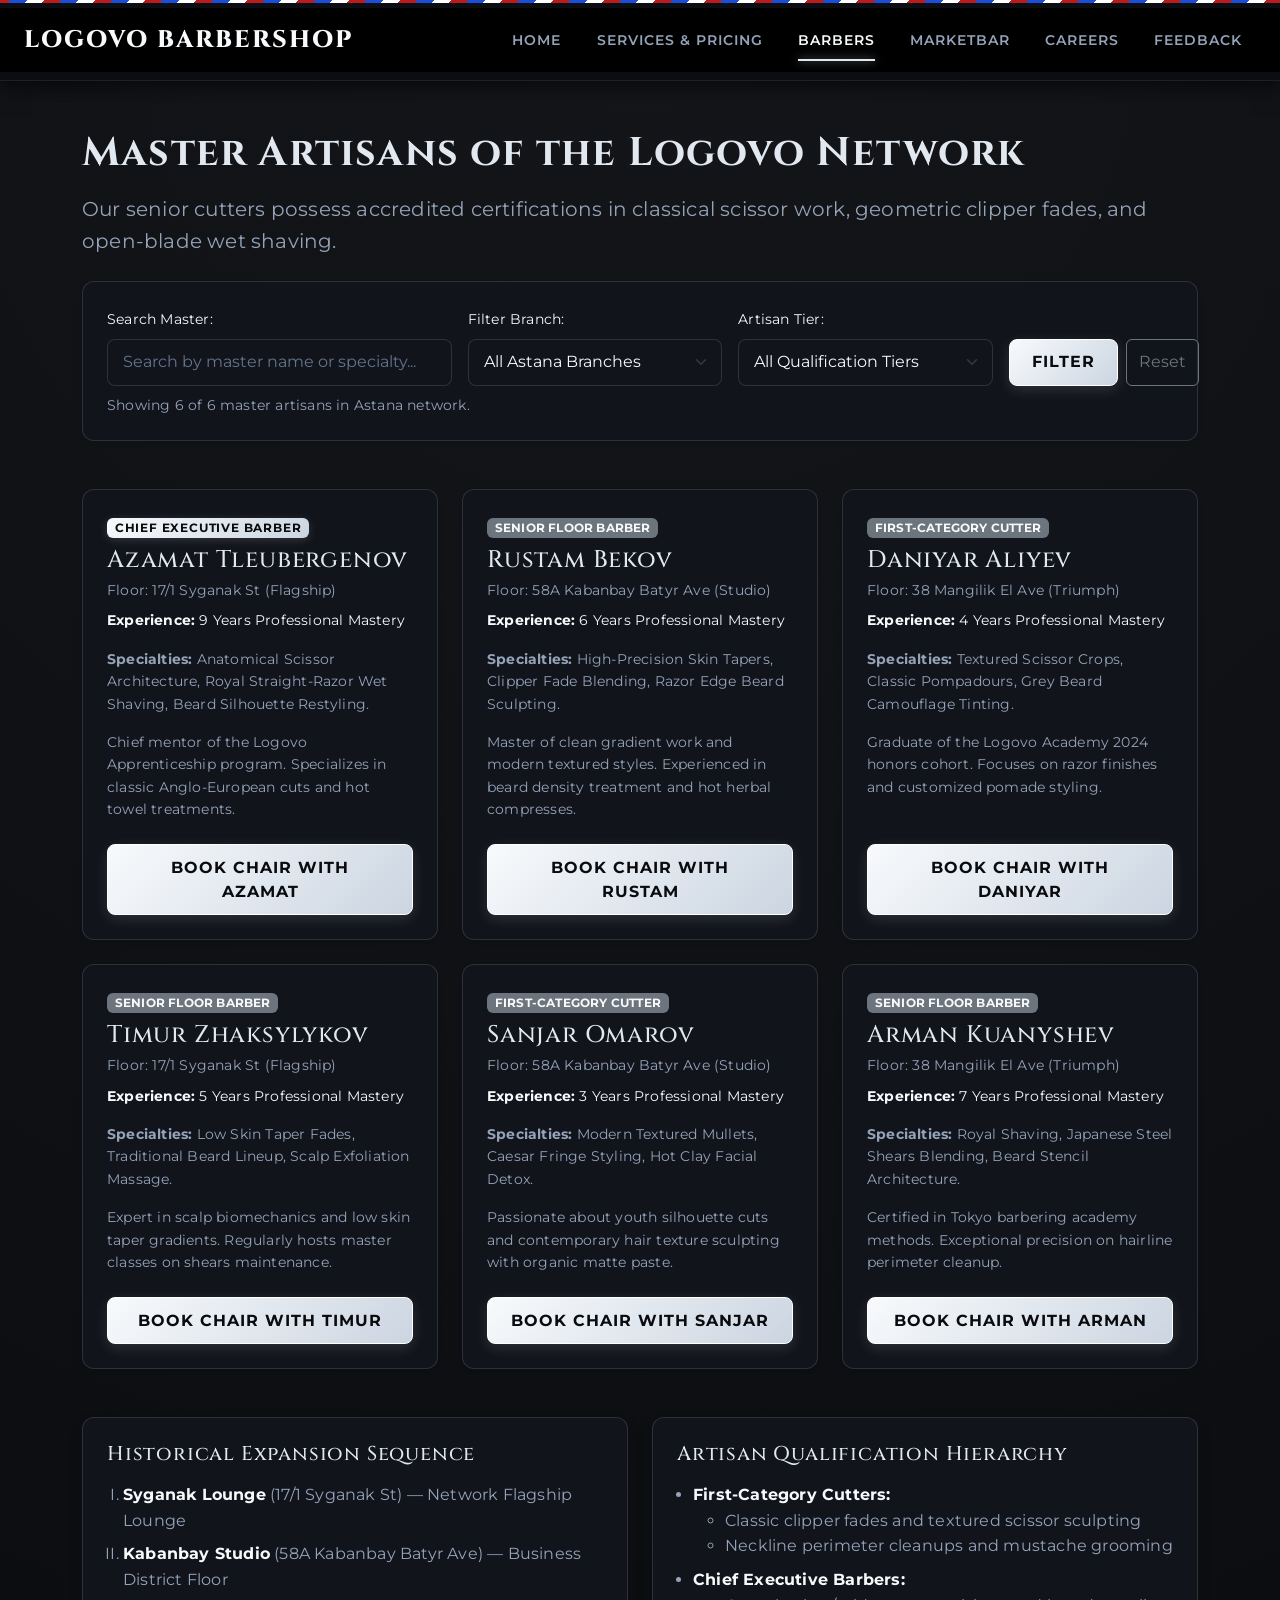
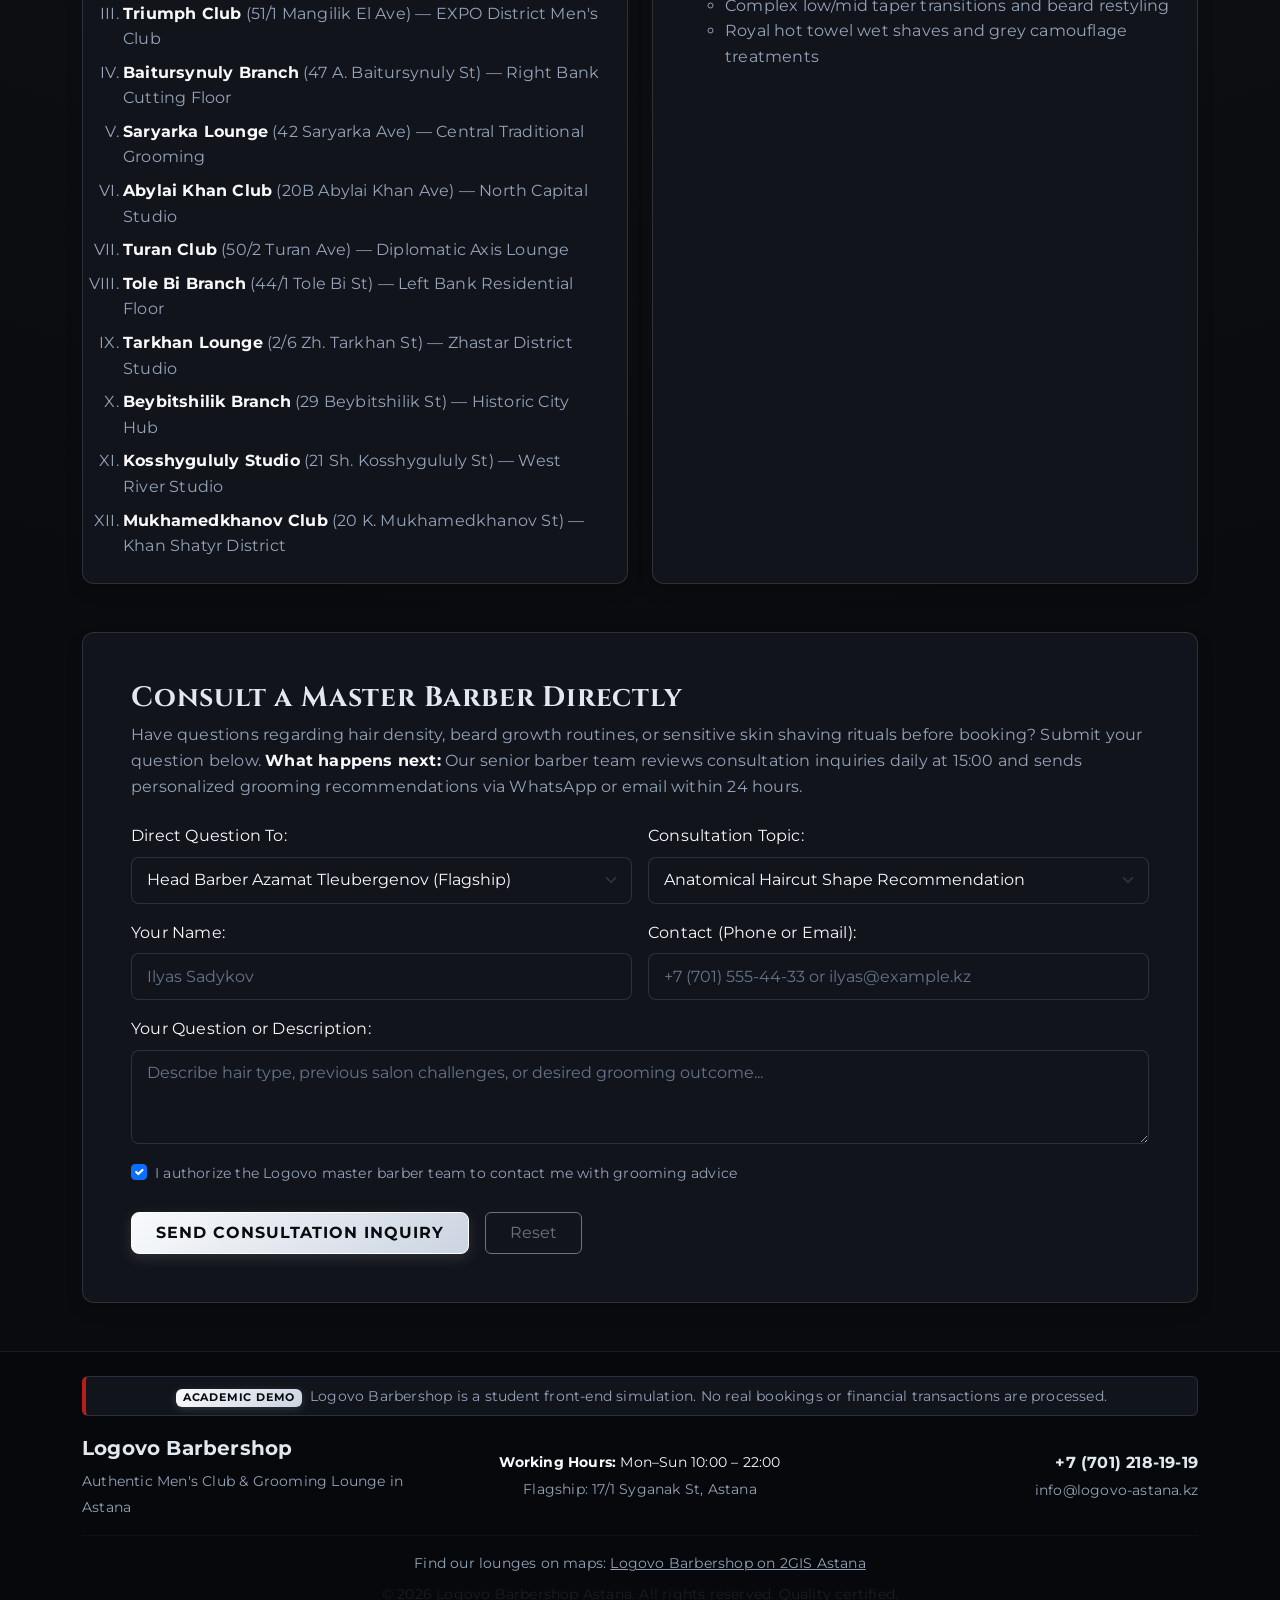
==== commit 13a9e622: "feat(ui): unify dismissible status vouchers across all pages and remove master photo block" ====
--- a/barbers.html
+++ b/barbers.html
@@ -270,14 +270,17 @@
             <div id="inquiry-error-container" class="alert-error-box is-hidden mt-3" role="alert"></div>
 
             <!-- Visible Confirmation Voucher Area -->
-            <div id="inquiry-confirmation-wrapper" class="mt-4">
+            <div id="inquiry-confirmation-wrapper" class="mt-4 is-hidden">
                 <div class="confirmation-voucher shadow" id="inquiry-confirmation-card">
                     <div class="d-flex flex-column flex-sm-row justify-content-between align-items-sm-center mb-3">
                         <div>
                             <span class="badge bg-gold mb-1">Inquiry Registered</span>
                             <h3 class="h5 text-gold mb-0">Master Consultation Ticket</h3>
                         </div>
-                        <span class="status-badge-pending mt-2 mt-sm-0" id="inquiry-status-badge">Status: Queued for Master Review</span>
+                        <div class="d-flex align-items-center gap-2 mt-2 mt-sm-0">
+                            <span class="status-badge-pending" id="inquiry-status-badge">Status: Queued for Master Review</span>
+                            <button type="button" class="btn btn-outline-gold btn-sm" id="btn-close-inquiry-voucher" title="Close Voucher" aria-label="Close Voucher">✕ Hide Voucher</button>
+                        </div>
                     </div>
 
                     <div class="voucher-divider"></div>
@@ -299,22 +302,17 @@
 
                     <div class="voucher-divider"></div>
 
-                    <p class="mb-0 text-secondary small" id="inquiry-voucher-notice">
+                    <p class="mb-3 text-secondary small" id="inquiry-voucher-notice">
                         * Thank you for consulting Logovo. Your inquiry has been routed to the master's tablet. Urgent inquiries may be directed to <a href="tel:+77012181919" class="text-gold text-decoration-none">+7 (701) 218-19-19</a>.
                     </p>
+
+                    <div class="d-flex justify-content-between align-items-center pt-2 border-top border-secondary border-opacity-25 flex-wrap gap-2">
+                        <small class="text-secondary">Present this ticket code to the master barber upon your appointment.</small>
+                        <button type="button" class="btn btn-outline-gold btn-sm mt-2 mt-sm-0" id="btn-close-inquiry-voucher-bottom">✕ Close Voucher / New Inquiry</button>
+                    </div>
                 </div>
             </div>
         </section>
-
-        <!-- Figure Image of Master at Work -->
-        <div class="row justify-content-center my-4">
-            <div class="col-12 col-md-8 col-lg-6 col-xl-5">
-                <figure class="p-3 p-md-4 rounded bg-dark border border-secondary border-opacity-25 text-center mb-0" id="barber-figure">
-                    <img src="images/photo3.jpg" alt="Head barber sanitizing precision tools" class="img-fluid rounded shadow mb-3 border border-secondary border-opacity-50" id="barber-figure-image" style="max-height: 55vh; width: auto; max-width: 100%; object-fit: contain;">
-                    <figcaption class="text-secondary small" id="barber-figure-caption">Head Barber Azamat inspecting Japanese steel shears at the Syganak branch cutting floor.</figcaption>
-                </figure>
-            </div>
-        </div>
     </main>
 
     <!-- Unified Site Footer -->
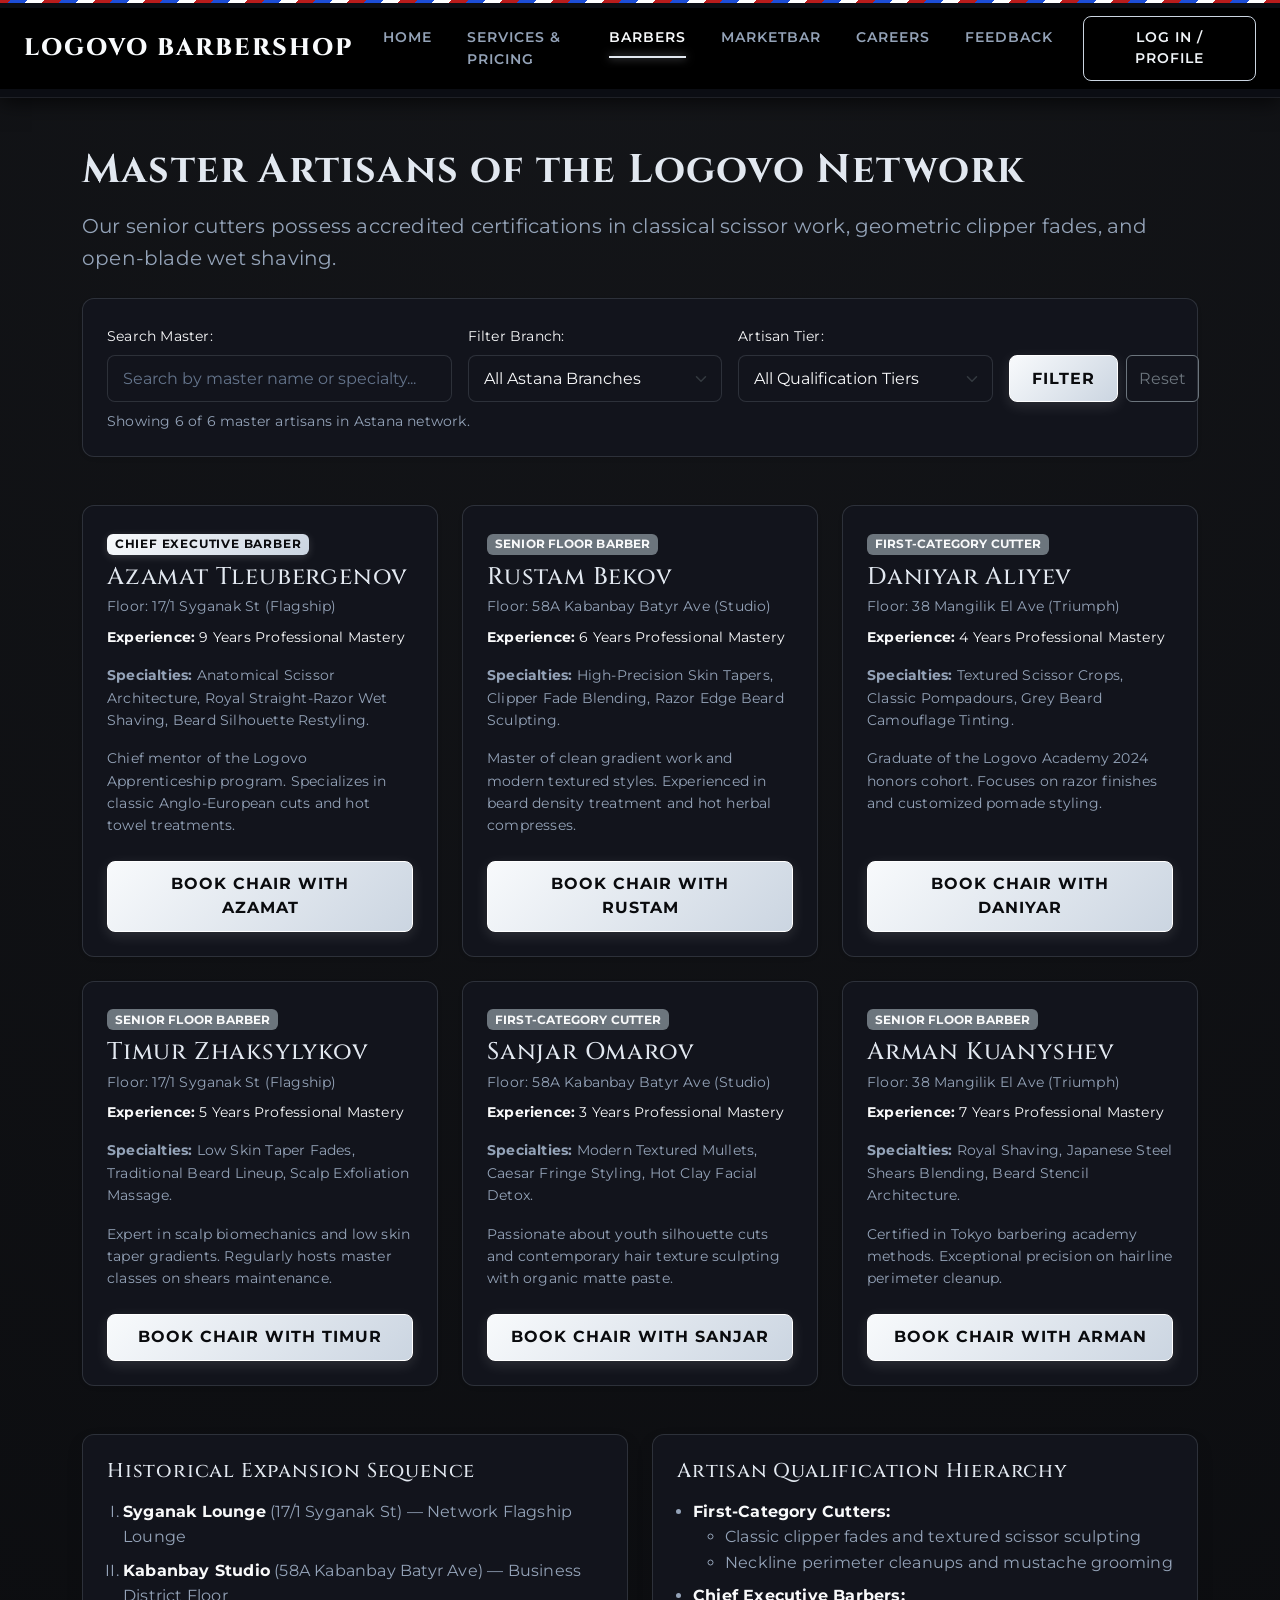
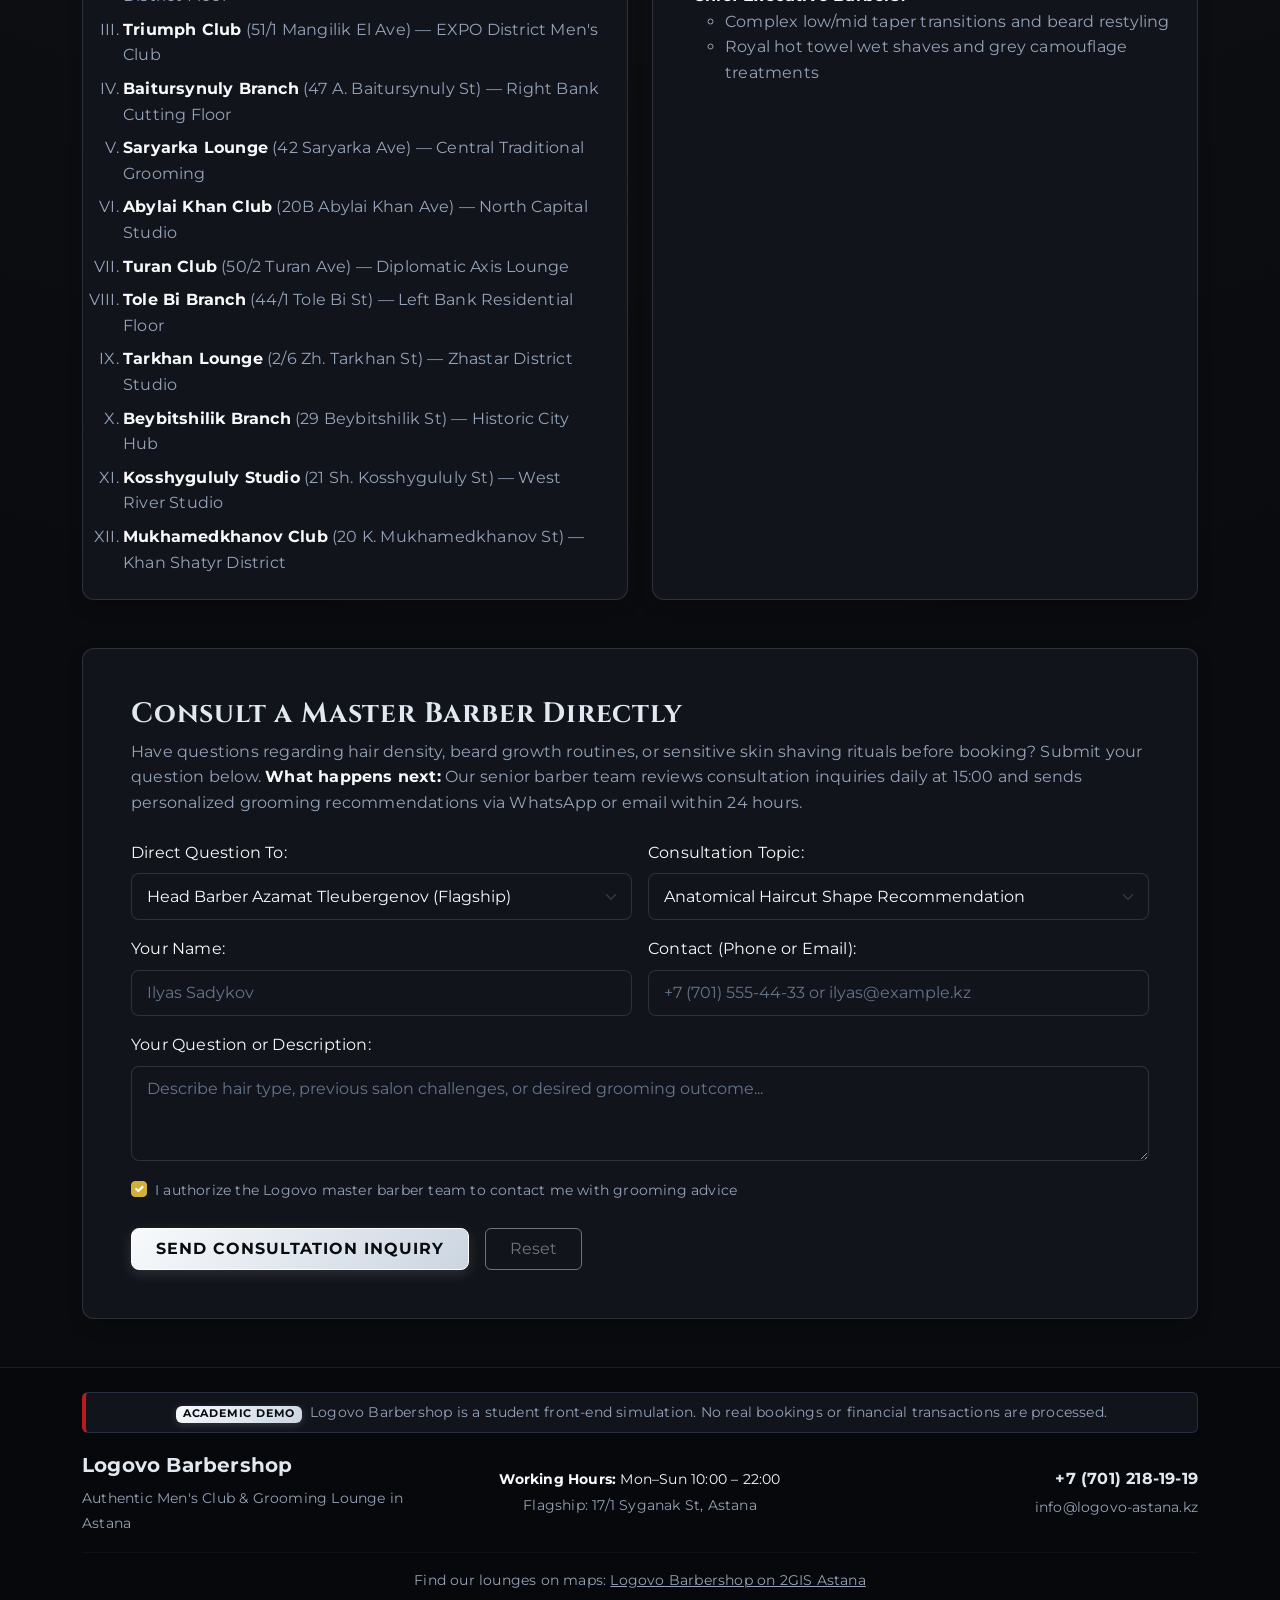
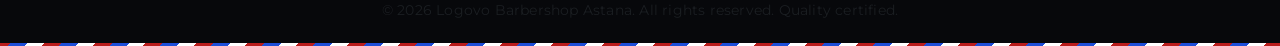
==== commit 529f3882: "feat(ux): implement collapsible vouchers with arrow toggles, multi-voucher stacking, home active rec" ====
--- a/barbers.html
+++ b/barbers.html
@@ -36,6 +36,13 @@
                         <li class="nav-item"><a class="nav-link text-light" href="careers.html" id="nav-link-careers">Careers</a></li>
                         <li class="nav-item"><a class="nav-link text-light" href="feedback.html" id="nav-link-feedback">Feedback</a></li>
                     </ul>
+
+                    <!-- Client Session / Profile Widget -->
+                    <div class="d-flex align-items-center ms-lg-3 mt-3 mt-lg-0" id="header-auth-container">
+                        <button type="button" class="btn btn-outline-gold btn-sm" id="btn-header-login" data-bs-toggle="modal" data-bs-target="#login-profile-modal">
+                            Log In / Profile
+                        </button>
+                    </div>
                 </div>
             </div>
         </nav>
@@ -315,6 +322,80 @@
         </section>
     </main>
 
+    <!-- Client Login & Profile Modal -->
+    <div class="modal fade" id="login-profile-modal" tabindex="-1" aria-labelledby="loginModalTitle" aria-hidden="true">
+        <div class="modal-dialog modal-dialog-centered">
+            <div class="modal-content logovo-modal-content">
+                <div class="modal-header">
+                    <h5 class="modal-title text-gold" id="loginModalTitle">Gentleman's Club Member Access</h5>
+                    <button type="button" class="btn-close btn-close-white" data-bs-dismiss="modal" aria-label="Close"></button>
+                </div>
+                
+                <!-- View 1: Login / Profile Creation (Shown when Logged Out) -->
+                <div id="modal-view-login">
+                    <form id="form-modal-login">
+                        <div class="modal-body">
+                            <p class="text-secondary small mb-3">
+                                Sign in to save your credentials for expedited appointment bookings and cosmetic pre-orders.
+                            </p>
+                            <div class="mb-3">
+                                <label for="modal-input-name" class="form-label text-light small">Full Name:</label>
+                                <input type="text" id="modal-input-name" class="form-control bg-dark text-light border-secondary" placeholder="Arman Kassymov" required minlength="3">
+                            </div>
+                            <div class="mb-3">
+                                <label for="modal-input-phone" class="form-label text-light small">Telephone Number (+7...):</label>
+                                <input type="tel" id="modal-input-phone" class="form-control bg-dark text-light border-secondary" placeholder="+7 (701) 218-19-19" required>
+                            </div>
+                            <div class="mb-3">
+                                <label for="modal-input-email" class="form-label text-light small">Email Address:</label>
+                                <input type="email" id="modal-input-email" class="form-control bg-dark text-light border-secondary" placeholder="arman@example.kz" required>
+                            </div>
+                            <div id="modal-login-error" class="alert-error-box is-hidden small mt-2" role="alert"></div>
+                        </div>
+                        <div class="modal-footer d-flex justify-content-between">
+                            <button type="button" class="btn btn-outline-secondary btn-sm" data-bs-dismiss="modal">Cancel</button>
+                            <button type="submit" class="btn btn-gold btn-sm" id="btn-modal-save-login">Save & Log In</button>
+                        </div>
+                    </form>
+                </div>
+
+                <!-- View 2: Active User Profile Details (Shown when Logged In) -->
+                <div id="modal-view-profile" class="is-hidden">
+                    <div class="modal-body">
+                        <div class="d-flex align-items-center gap-3 mb-3 pb-3 border-bottom border-secondary border-opacity-25">
+                            <div class="badge bg-gold p-2 fs-6 text-dark rounded-circle" style="width: 44px; height: 44px; display: flex; align-items: center; justify-content: center;">
+                                LGV
+                            </div>
+                            <div>
+                                <strong class="text-light fs-5 d-block" id="modal-profile-display-name">Arman Kassymov</strong>
+                                <span class="badge bg-gold text-dark small">Verified Club Member</span>
+                            </div>
+                        </div>
+                        <div class="row g-2 small mb-3">
+                            <div class="col-12">
+                                <span class="text-secondary d-block">Registered Contact Phone:</span>
+                                <strong class="text-light" id="modal-profile-display-phone">+7 (701) 218-19-19</strong>
+                            </div>
+                            <div class="col-12">
+                                <span class="text-secondary d-block">Registered Email:</span>
+                                <strong class="text-light" id="modal-profile-display-email">arman@example.kz</strong>
+                            </div>
+                            <div class="col-12">
+                                <span class="text-secondary d-block">Membership Privilege:</span>
+                                <span class="text-gold">Automatic Booking & MarketBar Autofill Active</span>
+                            </div>
+                        </div>
+                    </div>
+                    <div class="modal-footer d-flex justify-content-between">
+                        <button type="button" class="btn btn-outline-danger btn-sm" id="btn-modal-action-logout">Log Out</button>
+                        <button type="button" class="btn btn-outline-secondary btn-sm" data-bs-dismiss="modal">Close</button>
+                    </div>
+                </div>
+
+            </div>
+        </div>
+    </div>
+
     <!-- Unified Site Footer -->
     <footer class="bg-black text-secondary py-4 border-top border-secondary border-opacity-25 text-center" id="site-footer">
         <div class="container">
--- a/css/custom.css
+++ b/css/custom.css
@@ -573,3 +573,113 @@
     color: var(--color-steel-500) !important;
     font-family: 'Montserrat', sans-serif;
 }
+
+/* ==========================================================================
+   12. Interactive Collapsible Vouchers & Active Badges
+   ========================================================================== */
+.voucher-toggle-bar {
+    background: linear-gradient(145deg, #161a25 0%, #11141d 100%);
+    border: 1px solid var(--color-steel-400);
+    border-radius: 8px;
+    padding: 0.85rem 1.25rem;
+    cursor: pointer;
+    display: flex;
+    justify-content: space-between;
+    align-items: center;
+    transition: all 0.25s ease;
+    user-select: none;
+    color: var(--color-steel-100);
+}
+
+.voucher-toggle-bar:hover,
+.voucher-toggle-bar:focus {
+    background: #1d2232;
+    border-color: #ffffff;
+    box-shadow: 0 4px 14px rgba(255, 255, 255, 0.1);
+    outline: none;
+}
+
+.voucher-toggle-arrow {
+    font-size: 0.95rem;
+    color: var(--color-steel-300);
+    font-weight: bold;
+    transition: transform 0.2s ease;
+    margin-left: 0.75rem;
+}
+
+.active-status-badge-card {
+    background-color: var(--color-bg-surface);
+    border: 1px solid rgba(255, 255, 255, 0.1);
+    border-radius: 10px;
+    overflow: hidden;
+    transition: border-color 0.25s ease, box-shadow 0.25s ease;
+}
+
+.active-status-badge-card:hover {
+    border-color: var(--color-steel-400);
+    box-shadow: 0 6px 20px rgba(0, 0, 0, 0.5);
+}
+
+.active-badge-header {
+    background: linear-gradient(145deg, #151824 0%, #0f1118 100%);
+    padding: 0.9rem 1.25rem;
+    cursor: pointer;
+    display: flex;
+    justify-content: space-between;
+    align-items: center;
+    user-select: none;
+}
+
+.active-badge-header:hover {
+    background: #1a1e2d;
+}
+
+.active-badge-details {
+    padding: 1.25rem;
+    border-top: 1px dashed rgba(203, 213, 225, 0.2);
+    background-color: #0d0f16;
+}
+
+/* ==========================================================================
+   13. Client Login & Profile Modal Styles
+   ========================================================================== */
+.modal-backdrop.show {
+    opacity: 0.8 !important;
+    background-color: #050608 !important;
+}
+
+.logovo-modal-content {
+    background: linear-gradient(145deg, #13151f 0%, #0e1017 100%) !important;
+    border: 1px solid var(--color-steel-700) !important;
+    border-radius: 12px !important;
+    color: var(--color-steel-200) !important;
+    box-shadow: 0 20px 50px rgba(0, 0, 0, 0.8), 0 0 25px rgba(203, 213, 225, 0.08) !important;
+    position: relative;
+    overflow: hidden;
+}
+
+.logovo-modal-content::before {
+    content: '';
+    position: absolute;
+    top: 0;
+    left: 0;
+    right: 0;
+    height: 3px;
+    background: var(--barber-pole-stripe);
+    z-index: 1055;
+}
+
+.logovo-modal-content .modal-header,
+.logovo-modal-content .modal-footer {
+    border-color: rgba(255, 255, 255, 0.08) !important;
+}
+
+.logovo-modal-content .btn-close-white {
+    filter: invert(1) grayscale(100%) brightness(200%);
+}
+
+.form-check-input:checked {
+    background-color: var(--color-gold-base, #d4af37) !important;
+    border-color: var(--color-gold-base, #d4af37) !important;
+}
+
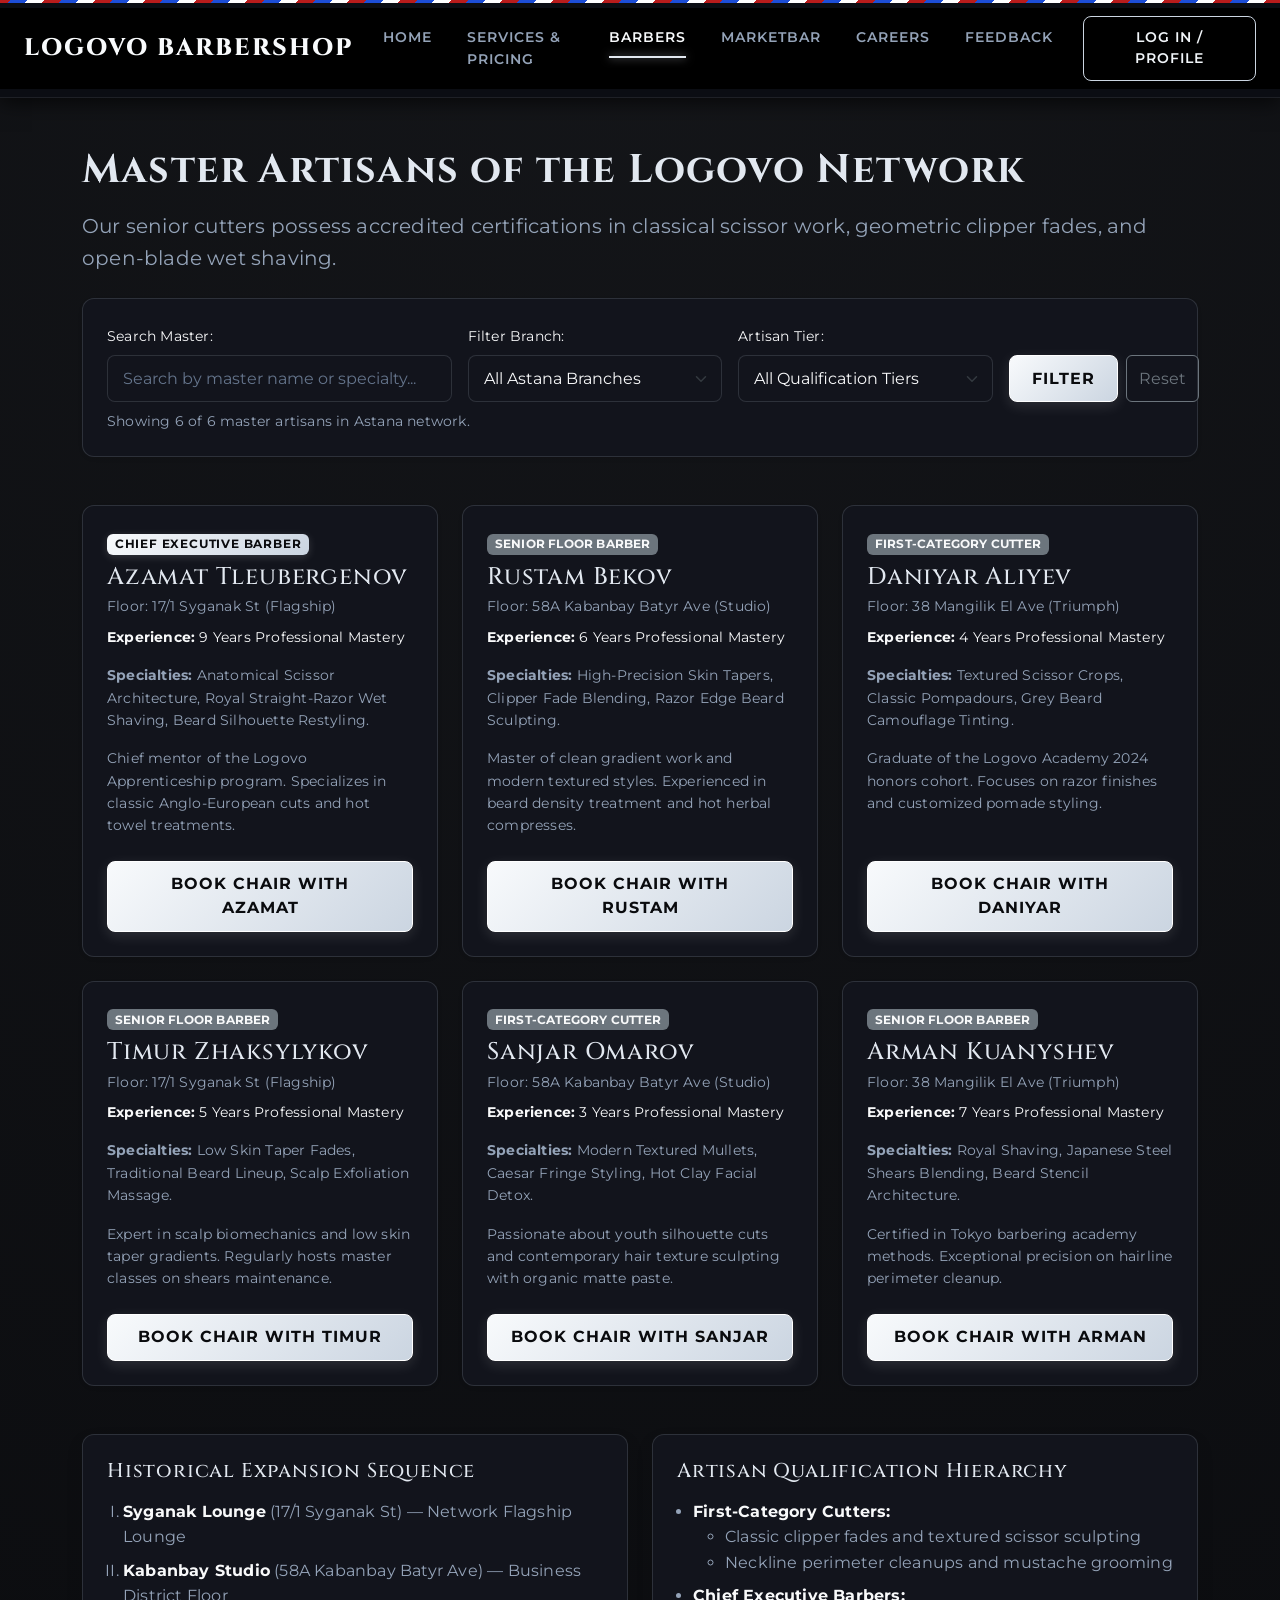
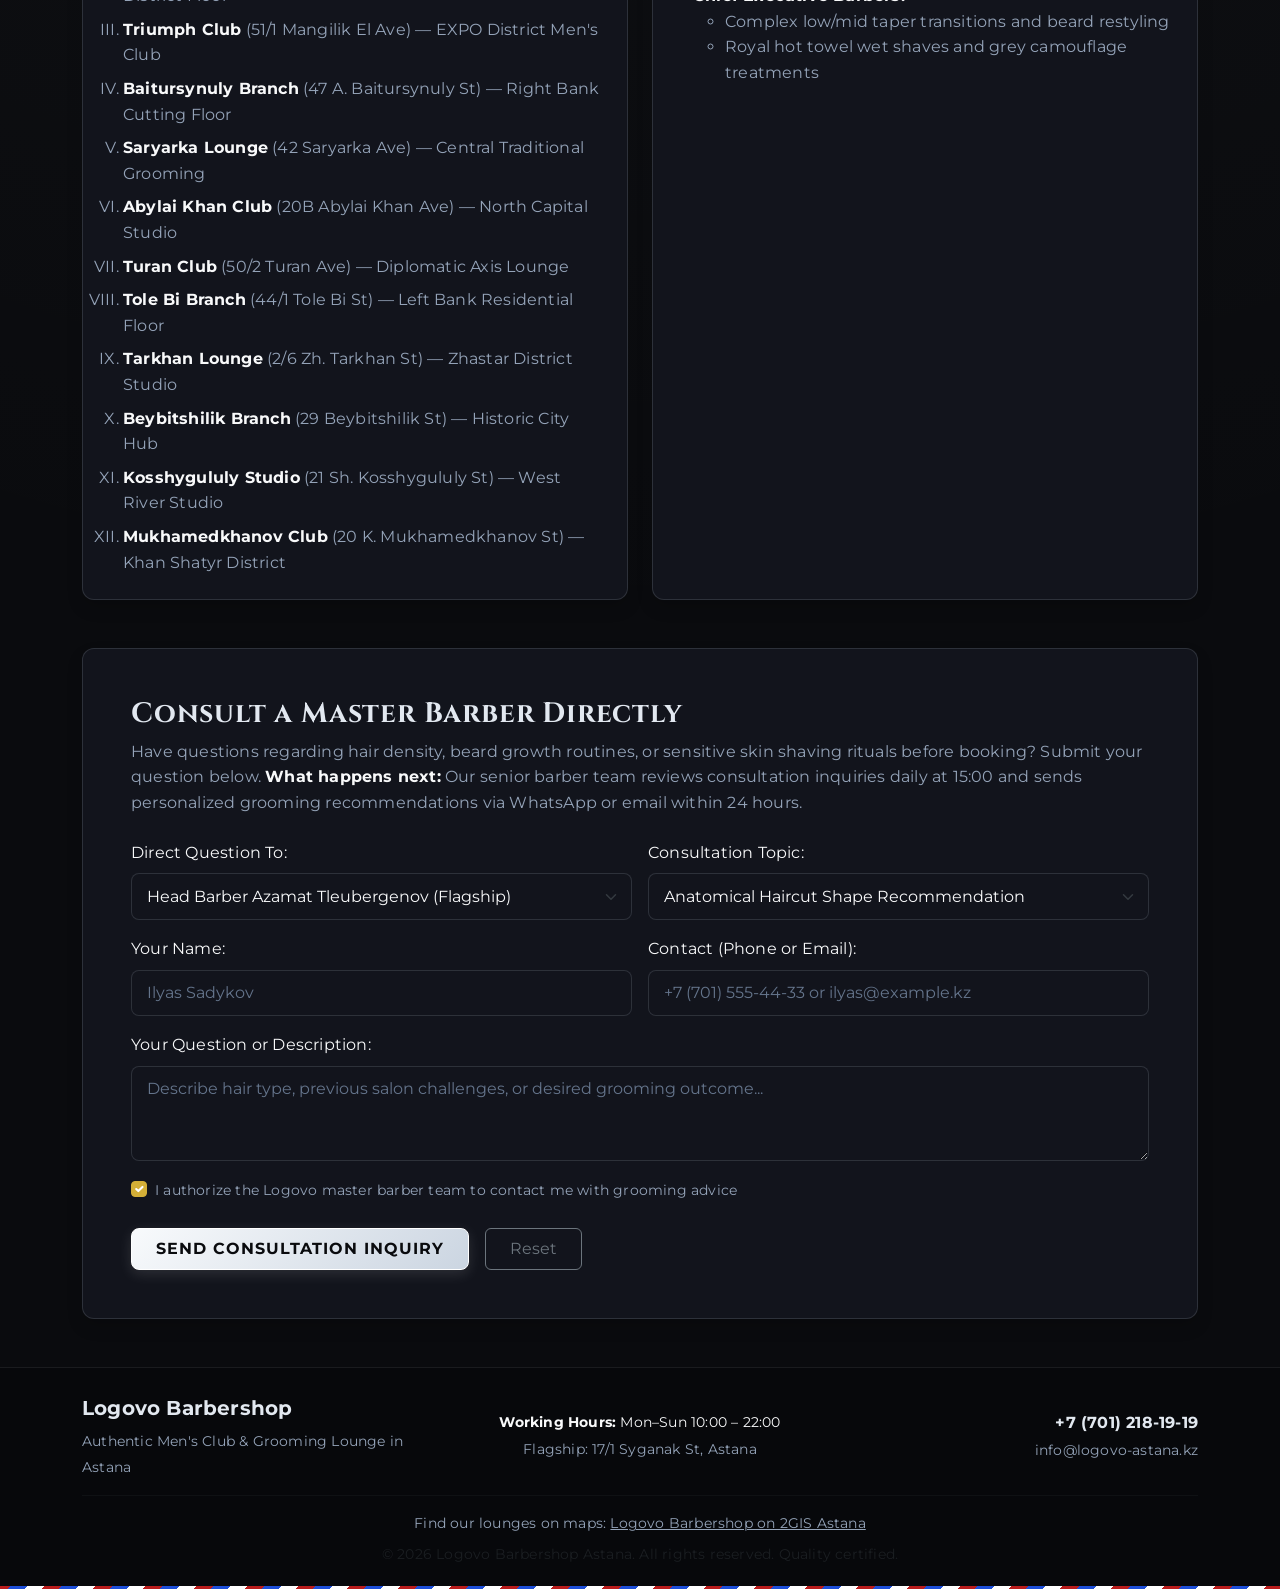
==== commit 6aef7766: "fix(ux): eliminate academic disclaimers, resolve carousel rapid flipping glitch, and fix phone mask " ====
--- a/barbers.html
+++ b/barbers.html
@@ -278,16 +278,25 @@
 
             <!-- Visible Confirmation Voucher Area -->
             <div id="inquiry-confirmation-wrapper" class="mt-4 is-hidden">
+                <!-- Persistent Toggle Bar -->
+                <div id="inquiry-voucher-toggle-bar" class="voucher-toggle-bar mb-2" role="button" tabindex="0" aria-expanded="true">
+                    <div class="d-flex align-items-center gap-2 flex-wrap">
+                        <span class="badge bg-gold text-dark">Consultation</span>
+                        <strong class="text-light" id="inquiry-toggle-summary">INQ-2026-AZM-104 — Master Consultation Ticket</strong>
+                    </div>
+                    <div class="d-flex align-items-center gap-2">
+                        <span class="text-secondary small toggle-status-label d-none d-sm-inline" id="inquiry-toggle-action-label">Hide Details</span>
+                        <span class="voucher-toggle-arrow" id="inquiry-toggle-arrow" aria-hidden="true">▲</span>
+                    </div>
+                </div>
+
                 <div class="confirmation-voucher shadow" id="inquiry-confirmation-card">
                     <div class="d-flex flex-column flex-sm-row justify-content-between align-items-sm-center mb-3">
                         <div>
                             <span class="badge bg-gold mb-1">Inquiry Registered</span>
                             <h3 class="h5 text-gold mb-0">Master Consultation Ticket</h3>
                         </div>
-                        <div class="d-flex align-items-center gap-2 mt-2 mt-sm-0">
-                            <span class="status-badge-pending" id="inquiry-status-badge">Status: Queued for Master Review</span>
-                            <button type="button" class="btn btn-outline-gold btn-sm" id="btn-close-inquiry-voucher" title="Close Voucher" aria-label="Close Voucher">✕ Hide Voucher</button>
-                        </div>
+                        <span class="status-badge-pending mt-2 mt-sm-0" id="inquiry-status-badge">Status: Queued for Master Review</span>
                     </div>
 
                     <div class="voucher-divider"></div>
@@ -309,14 +318,9 @@
 
                     <div class="voucher-divider"></div>
 
-                    <p class="mb-3 text-secondary small" id="inquiry-voucher-notice">
+                    <p class="mb-0 text-secondary small" id="inquiry-voucher-notice">
                         * Thank you for consulting Logovo. Your inquiry has been routed to the master's tablet. Urgent inquiries may be directed to <a href="tel:+77012181919" class="text-gold text-decoration-none">+7 (701) 218-19-19</a>.
                     </p>
-
-                    <div class="d-flex justify-content-between align-items-center pt-2 border-top border-secondary border-opacity-25 flex-wrap gap-2">
-                        <small class="text-secondary">Present this ticket code to the master barber upon your appointment.</small>
-                        <button type="button" class="btn btn-outline-gold btn-sm mt-2 mt-sm-0" id="btn-close-inquiry-voucher-bottom">✕ Close Voucher / New Inquiry</button>
-                    </div>
                 </div>
             </div>
         </section>
@@ -344,7 +348,7 @@
                             </div>
                             <div class="mb-3">
                                 <label for="modal-input-phone" class="form-label text-light small">Telephone Number (+7...):</label>
-                                <input type="tel" id="modal-input-phone" class="form-control bg-dark text-light border-secondary" placeholder="+7 (701) 218-19-19" required>
+                                <input type="tel" id="modal-input-phone" class="form-control bg-dark text-light border-secondary" placeholder="+7 (701) 218-19-19" maxlength="18" required>
                             </div>
                             <div class="mb-3">
                                 <label for="modal-input-email" class="form-label text-light small">Email Address:</label>
@@ -422,7 +426,7 @@
     <!-- jQuery v3.7.1 CDN -->
     <script src="https://code.jquery.com/jquery-3.7.1.min.js" integrity="sha256-/JqT3SQfawRcv/BIHPThkBvs0OEvtFFmqPF/lYI/Cxo=" crossorigin="anonymous"></script>
     <!-- Bootstrap v5.3.3 JS Bundle CDN -->
-    <script src="https://cdn.jsdelivr.net/npm/bootstrap@5.3.3/dist/js/bootstrap.bundle.min.js" integrity="sha384-YvpcrYf0tY3lHB60NNkmXc5s9b8A0KBhlZJ19bTFm-cAG3blBRBfQ7HXhRkpYkJC" crossorigin="anonymous"></script>
+    <script src="https://cdn.jsdelivr.net/npm/bootstrap@5.3.3/dist/js/bootstrap.bundle.min.js"></script>
     <!-- Logovo Barbershop Shared Logic & Page Logic -->
     <script src="js/main.js" defer></script>
     <script src="js/barbers.js" defer></script>
--- a/css/custom.css
+++ b/css/custom.css
@@ -547,7 +547,7 @@
 }
 
 /* ==========================================================================
-   11. Footer & Demonstration Banner
+   11. Footer & Barber Pole Accent
    ========================================================================== */
 #site-footer {
     background-color: #07080b !important;
@@ -563,15 +563,6 @@
     right: 0;
     height: 3px;
     background: var(--barber-pole-stripe);
-}
-
-.demo-site-notice {
-    background-color: var(--color-bg-surface) !important;
-    border: 1px solid #282f40 !important;
-    border-left: 4px solid var(--color-pole-red) !important;
-    border-radius: 8px;
-    color: var(--color-steel-500) !important;
-    font-family: 'Montserrat', sans-serif;
 }
 
 /* ==========================================================================
@@ -683,3 +674,118 @@
     border-color: var(--color-gold-base, #d4af37) !important;
 }
 
+/* ==========================================================================
+   14. Hero Gallery Carousel Styles (Silky Fast Crossfade, Anti-Glitch)
+   ========================================================================== */
+#hero-gallery-carousel {
+    border-radius: 12px;
+    overflow: hidden;
+    border: 1px solid rgba(203, 213, 225, 0.2);
+    box-shadow: 0 15px 35px rgba(0, 0, 0, 0.7);
+    background-color: #0b0d14;
+    position: relative;
+    width: 100%;
+}
+
+#hero-gallery-carousel .carousel-inner {
+    position: relative;
+    width: 100%;
+    height: 440px;
+    overflow: hidden;
+}
+
+#hero-gallery-carousel .carousel-item {
+    position: absolute !important;
+    top: 0;
+    left: 0;
+    width: 100%;
+    height: 100%;
+    opacity: 0;
+    visibility: hidden;
+    pointer-events: none;
+    z-index: 1;
+    transition: opacity 0.25s ease-in-out, visibility 0.25s ease-in-out !important;
+    display: block !important;
+    transform: none !important;
+}
+
+#hero-gallery-carousel .carousel-item.active {
+    opacity: 1;
+    visibility: visible;
+    pointer-events: auto;
+    z-index: 2;
+}
+
+#hero-gallery-carousel .carousel-item img {
+    height: 380px;
+    width: 100%;
+    object-fit: cover;
+    display: block;
+}
+
+#hero-gallery-carousel .carousel-caption-bar {
+    height: 60px;
+    background: rgba(13, 15, 22, 0.95);
+    backdrop-filter: blur(8px);
+    border-top: 1px solid rgba(255, 255, 255, 0.08);
+    padding: 8px 14px;
+    box-sizing: border-box;
+}
+
+#hero-gallery-carousel .carousel-control-prev,
+#hero-gallery-carousel .carousel-control-next {
+    width: 44px;
+    height: 44px;
+    top: 38%;
+    border-radius: 50%;
+    background-color: rgba(10, 12, 18, 0.75);
+    border: 1px solid rgba(203, 213, 225, 0.3);
+    margin: 0 10px;
+    opacity: 0.85;
+    transition: all 0.2s ease;
+    z-index: 5;
+    position: absolute;
+    cursor: pointer;
+    display: flex;
+    align-items: center;
+    justify-content: center;
+}
+
+#hero-gallery-carousel .carousel-control-prev:hover,
+#hero-gallery-carousel .carousel-control-next:hover {
+    background-color: rgba(212, 175, 55, 0.9);
+    border-color: #d4af37;
+    opacity: 1;
+    color: #0b0d14;
+}
+
+#hero-gallery-carousel .carousel-indicators {
+    position: absolute;
+    right: 0;
+    bottom: 66px;
+    left: 0;
+    z-index: 5;
+    display: flex;
+    justify-content: center;
+    padding: 0;
+    margin-right: 15%;
+    margin-left: 15%;
+    gap: 8px;
+}
+
+#hero-gallery-carousel .carousel-indicators button {
+    width: 24px;
+    height: 4px;
+    border-radius: 2px;
+    background-color: rgba(255, 255, 255, 0.35);
+    border: none;
+    transition: background-color 0.25s ease, width 0.25s ease;
+    cursor: pointer;
+    padding: 0;
+}
+
+#hero-gallery-carousel .carousel-indicators button.active {
+    background-color: var(--color-gold-base, #d4af37);
+    width: 36px;
+}
+
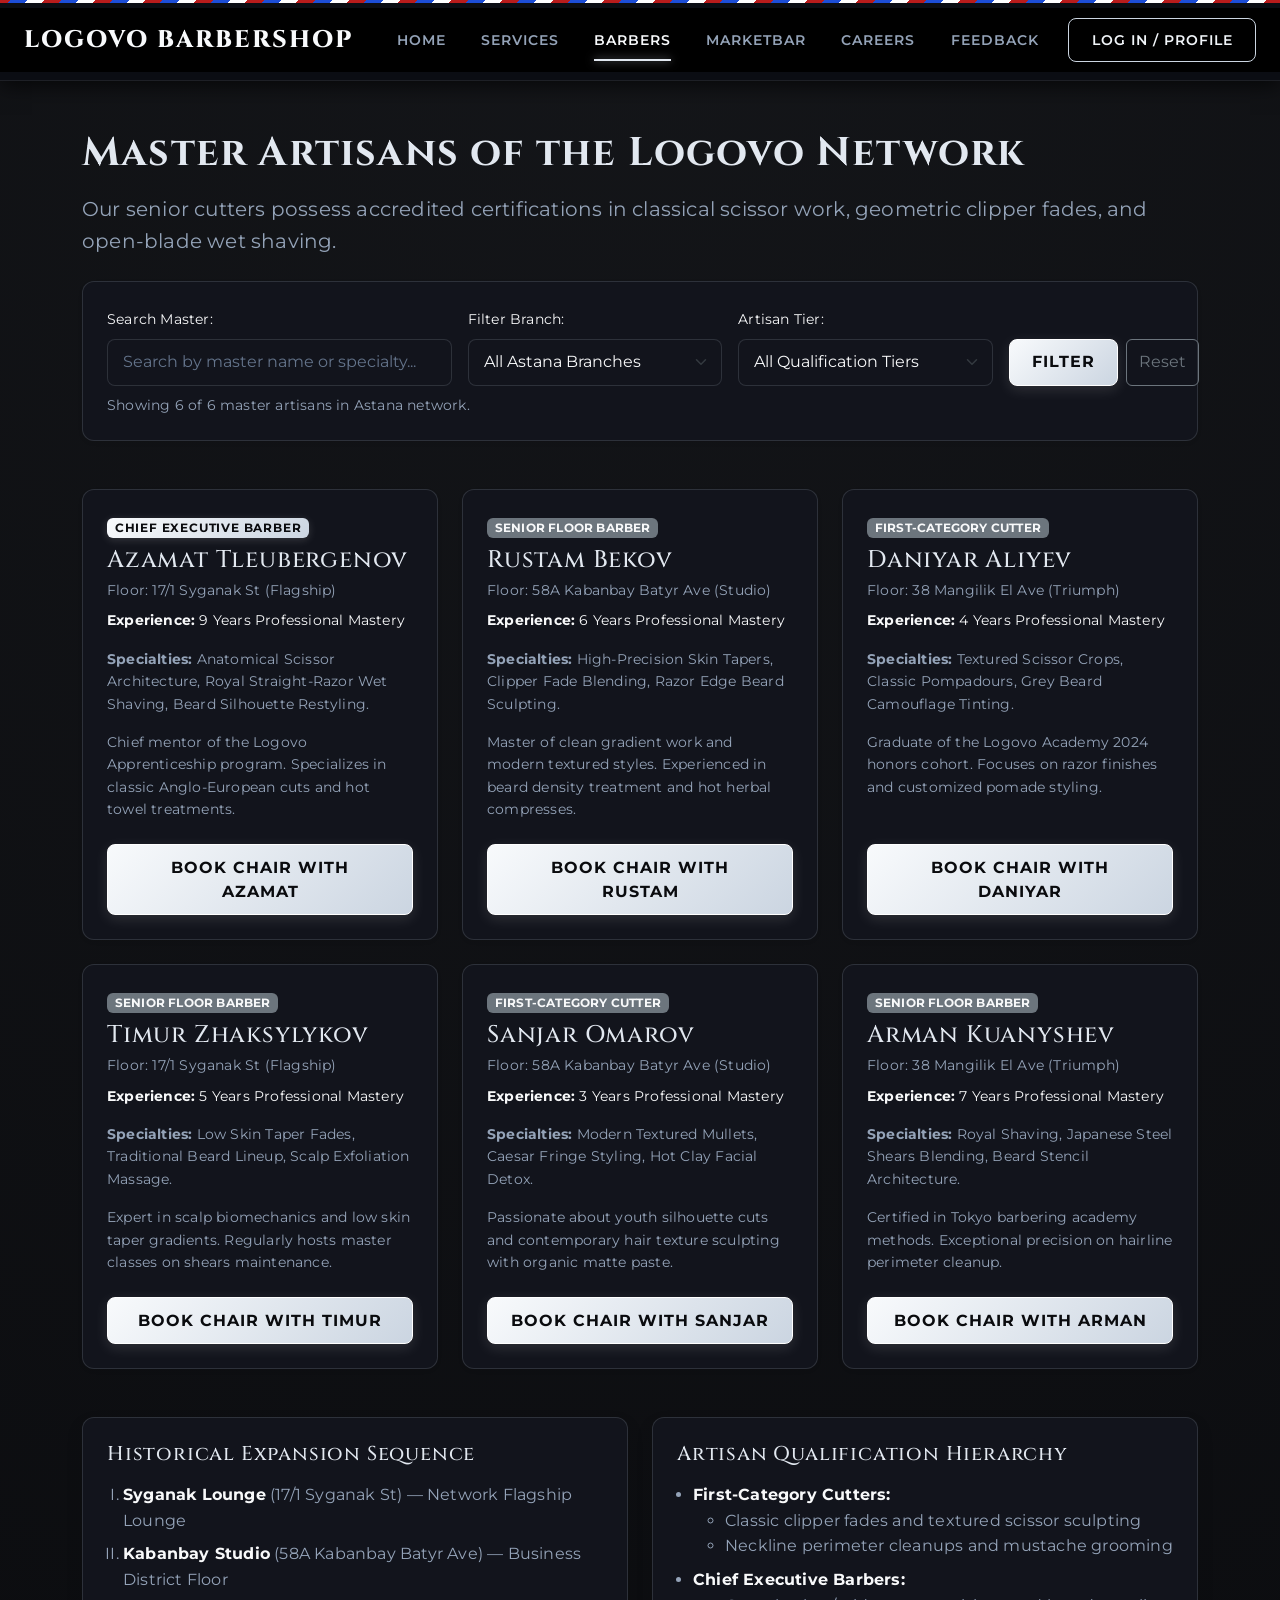
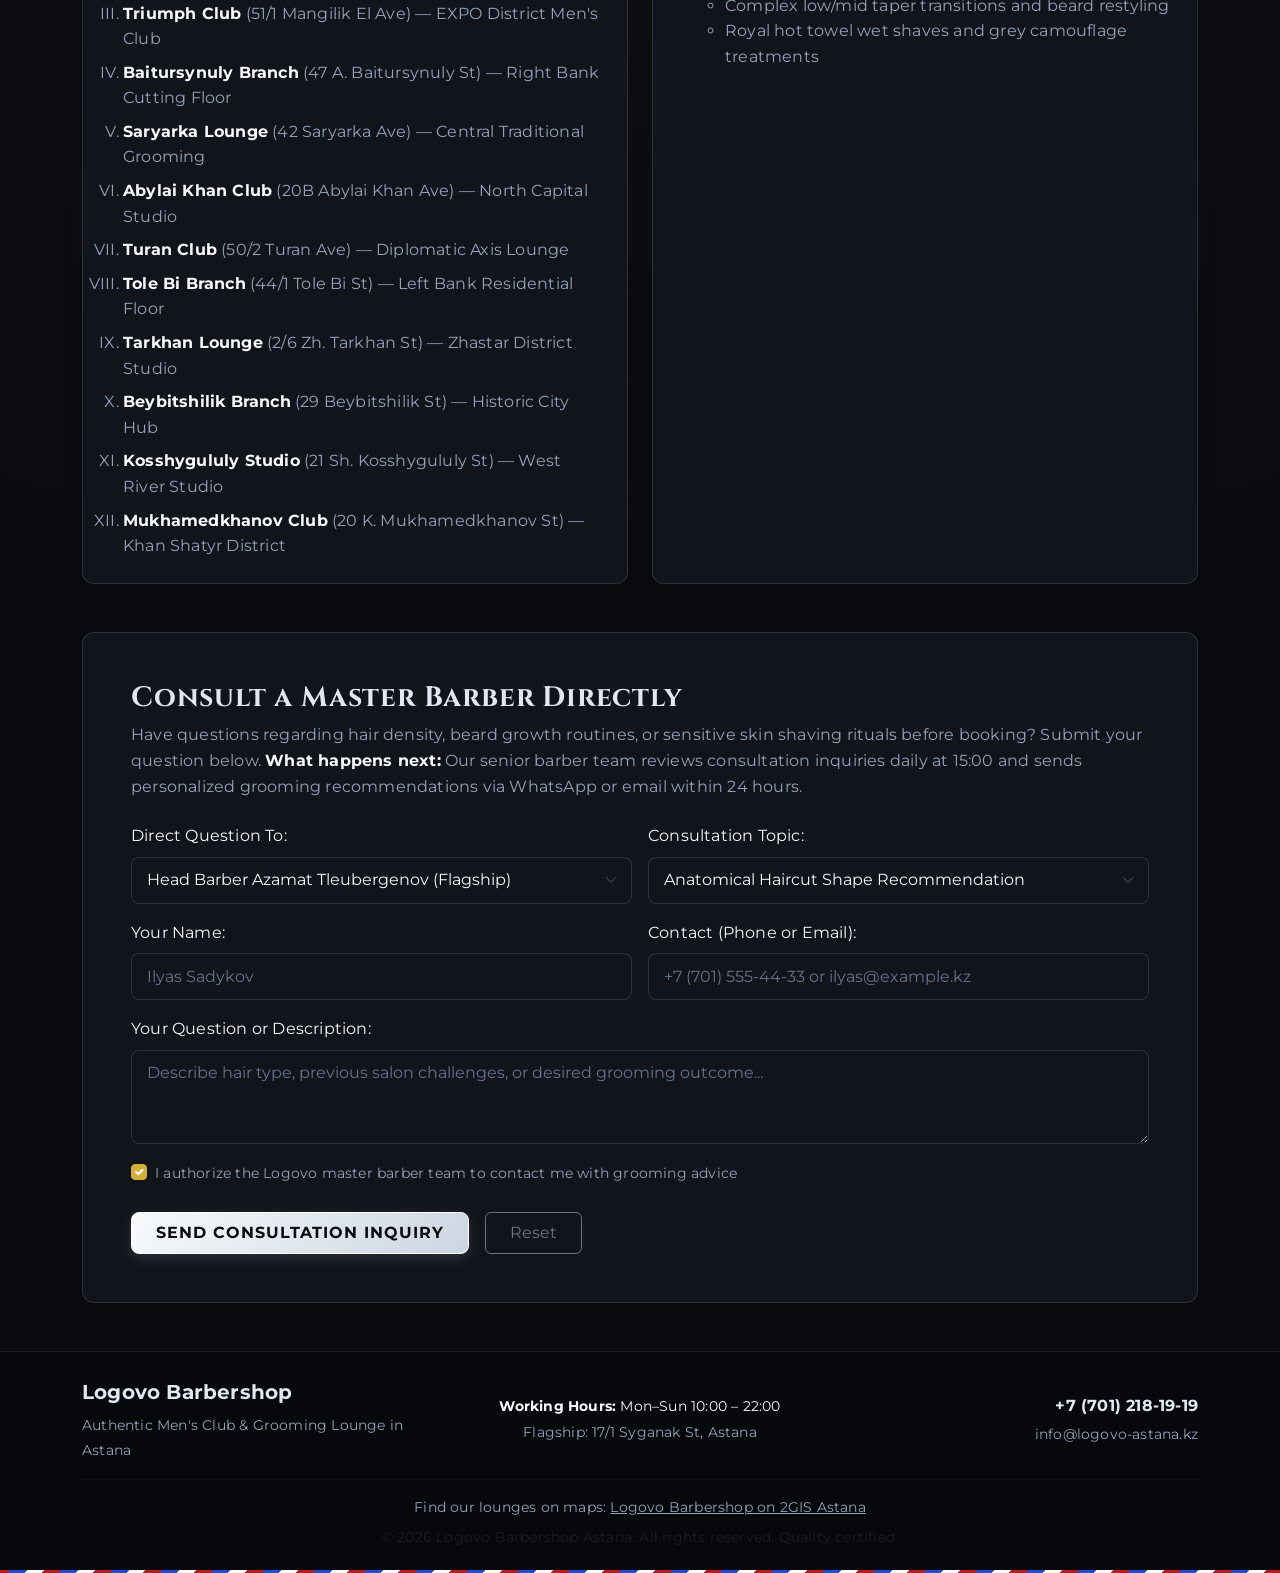
==== commit a8bfcc3b: "fix(ui):fixed brightness problems" ====
--- a/barbers.html
+++ b/barbers.html
@@ -1,4 +1,4 @@
-<!DOCTYPE html>
+﻿<!DOCTYPE html>
 <html lang="en">
 <head>
     <meta charset="UTF-8">
@@ -30,7 +30,7 @@
                 <div class="collapse navbar-collapse justify-content-end" id="navbar-main">
                     <ul class="navbar-nav gap-lg-2" id="navbar-nav-list">
                         <li class="nav-item"><a class="nav-link text-light" href="index.html" id="nav-link-home">Home</a></li>
-                        <li class="nav-item"><a class="nav-link text-light" href="services.html" id="nav-link-services">Services & Pricing</a></li>
+                        <li class="nav-item"><a class="nav-link text-light" href="services.html" id="nav-link-services">Services</a></li>
                         <li class="nav-item"><a class="nav-link active text-gold fw-semibold" aria-current="page" href="barbers.html" id="nav-link-barbers">Barbers</a></li>
                         <li class="nav-item"><a class="nav-link text-light" href="marketbar.html" id="nav-link-marketbar">MarketBar</a></li>
                         <li class="nav-item"><a class="nav-link text-light" href="careers.html" id="nav-link-careers">Careers</a></li>
